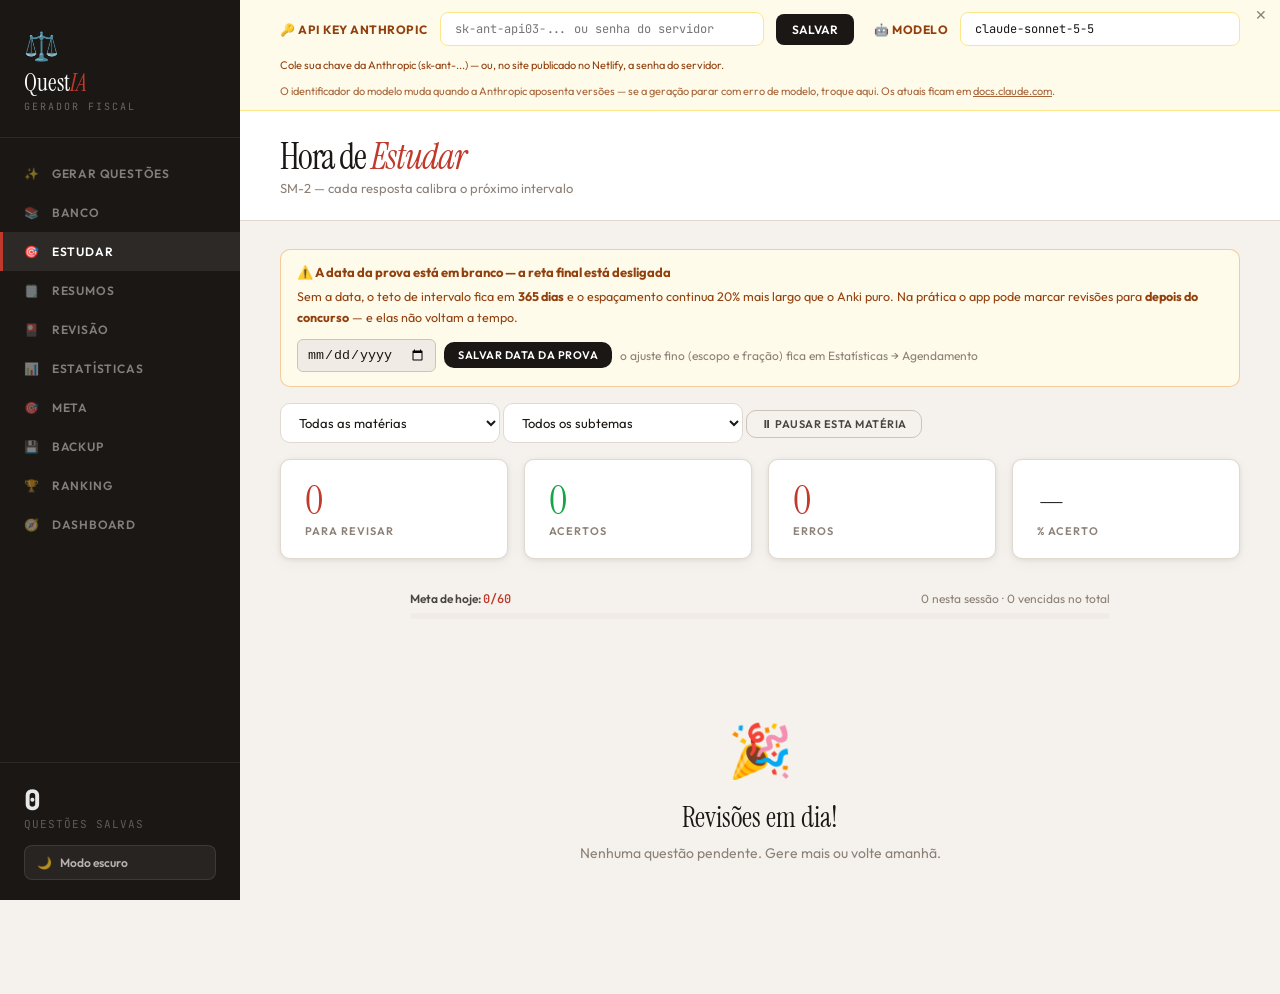
==== index.html @ d9a77106 "Add files via upload" ====
<!DOCTYPE html>
<html lang="pt-BR">
<head>
<meta charset="UTF-8">

<meta name="viewport" content="width=device-width, initial-scale=1.0">
<title>QuestIA — Gerador de Questões Fiscais</title>
<meta name="description" content="Gerador de questões para concursos fiscais com algoritmo SM-2 de revisão espaçada">
<meta name="theme-color" content="#1a1714">
<link rel="manifest" href="manifest.webmanifest">
<link rel="apple-touch-icon" href="icons/icon-192.png">
<meta name="apple-mobile-web-app-capable" content="yes">
<meta name="mobile-web-app-capable" content="yes">
<meta name="apple-mobile-web-app-title" content="QuestIA">
<link rel="icon" href="data:image/svg+xml,&lt;svg xmlns='http://www.w3.org/2000/svg' viewBox='0 0 100 100'&gt;&lt;text y='.9em' font-size='90'&gt;%E2%9A%96%EF%B8%8F&lt;/text&gt;&lt;/svg&gt;">
<link rel="preconnect" href="https://fonts.googleapis.com/"><link rel="preconnect" href="https://fonts.gstatic.com/" crossorigin="">
<link href="https://fonts.googleapis.com/css2?family=Instrument+Serif:ital@0;1&family=JetBrains+Mono:wght@400;600;700&family=Outfit:wght@400;500;600;700;800&display=swap" rel="stylesheet">
<link rel="stylesheet" href="css/style.css">
</head>
<body>
<script>
// Aplica o tema salvo ANTES do resto da página desenhar, pra não piscar claro->escuro.
(function(){
  try{
    const t=localStorage.getItem('questia_theme');
    if(t==='dark')document.documentElement.setAttribute('data-theme','dark');
  }catch(e){}
})();
</script>
<aside class="sidebar">
  <div class="logo">
    <div class="logo-icon">⚖️</div>
    <div class="logo-title">Quest<em>IA</em></div>
    <div class="logo-sub">Gerador Fiscal</div>
  </div>
  <nav class="nav">
    <div class="nav-item" onclick="nav('gerar')"><span>✨</span> Gerar Questões</div>
    <div class="nav-item" onclick="nav('banco')"><span>📚</span> Banco</div>
    <div class="nav-item active" onclick="nav('estudar')"><span>🎯</span> Estudar <span class="nav-badge" id="due-badge" style="display:none"></span></div>
    <div class="nav-item" onclick="nav('resumos')"><span>🗒️</span> Resumos</div>
    <div class="nav-item" onclick="nav('revisao')"><span>🎴</span> Revisão <span class="nav-badge" id="rev-badge" style="display:none"></span></div>
    <div class="nav-item" onclick="nav('stats')"><span>📊</span> Estatísticas</div>
    <div class="nav-item" onclick="nav('meta')"><span>🎯</span> Meta</div>
    <div class="nav-item" onclick="nav('backup')"><span>💾</span> Backup</div>
    <div class="nav-item" onclick="nav('ranking')"><span>🏆</span> Ranking</div>
    <div class="nav-item" onclick="nav('dashboard')"><span>🧭</span> Dashboard</div>
  </nav>
  <div class="sidebar-bottom">
    <div class="sidebar-stat"><span class="sidebar-stat-num" id="sb-total">0</span>questões salvas</div>
    <button class="theme-toggle" id="theme-toggle" onclick="toggleTheme()" title="Alternar tema claro/escuro">
      <span id="theme-toggle-icon">🌙</span> <span id="theme-toggle-label">Modo escuro</span>
    </button>
  </div>
</aside>

<main class="main">
  <button id="apikey-abrir" onclick="toggleApiBar()" title="Mostrar/ocultar a configuração de chave e modelo">⚙ chave e modelo</button>
  <div class="apikey-banner" id="apikey-banner">
    <button class="apikey-fechar" onclick="toggleApiBar()" title="Ocultar">✕</button>
    <span class="apikey-label">🔑 API Key Anthropic</span>
    <input type="password" class="apikey-input" id="apikey-input" placeholder="sk-ant-api03-... ou senha do servidor" autocomplete="off">
    <button class="apikey-save" onclick="saveApiKey()">Salvar</button>
    <span class="apikey-label" style="margin-left:8px">🤖 Modelo</span>
    <input class="apikey-input" id="modelo-input" list="modelos-datalist" style="min-width:240px;flex:0 1 280px" placeholder="claude-sonnet-5-5" onchange="salvarModelo()" autocomplete="off">
    <datalist id="modelos-datalist"><option value="claude-sonnet-5-5"></option><option value="claude-opus-5-5"></option><option value="claude-haiku-4-5-20251001"></option></datalist>
    <div class="apikey-hint" id="apikey-hint">Cole sua chave da Anthropic (sk-ant-...) — ou, no site publicado no Netlify, a senha do servidor.</div>
    <div class="apikey-hint" style="opacity:.8">O identificador do modelo muda quando a Anthropic aposenta versões — se a geração parar com erro de modelo, troque aqui. Os atuais ficam em <a href="https://docs.claude.com/en/docs/about-claude/models" target="_blank" rel="noopener" style="color:inherit">docs.claude.com</a>.</div>
  </div>

  <!-- GERAR -->
  <div class="page" id="page-gerar">
    <div class="page-head">
      <div><div class="page-title">Gerar <em>Questões</em></div><div class="page-sub">Cole um texto ou envie um PDF — questões no estilo de banca real com distratores técnicos</div></div>
    </div>
    <div class="page-body">
      <div class="gerar-layout">
        <div class="card fonte-card">
          <div class="fonte-tabs">
            <button class="fonte-tab active" onclick="switchFonte('texto')">📝 Texto / Lei</button>
            <button class="fonte-tab" onclick="switchFonte('pdf')">📄 PDF</button>
          </div>
          <div id="fonte-texto">
            <label style="font-size:11px;font-weight:700;color:var(--muted);text-transform:uppercase;letter-spacing:.8px;display:block;margin-bottom:8px">Conteúdo-fonte</label>
            <textarea class="fonte-textarea" id="fonte-txt" placeholder="Cole aqui o artigo de lei, súmula, doutrina ou qualquer conteúdo fiscal..."></textarea>
            <div style="display:flex;justify-content:space-between;align-items:center;margin-top:10px">
              <span style="font-size:11px;color:var(--muted);font-family:'JetBrains Mono',monospace" id="char-count">0 caracteres</span>
              <button class="btn btn-ghost btn-sm" onclick="document.getElementById('fonte-txt').value='';updateCharCount()">Limpar</button>
            </div>
          </div>
          <div id="fonte-pdf" style="display:none">
            <div class="drop-zone" id="drop-zone" onclick="document.getElementById('pdf-input').click()">
              <div style="font-size:40px;margin-bottom:12px">📂</div>
              <div style="font-size:15px;font-weight:600;margin-bottom:6px">Solte o PDF aqui</div>
              <div style="font-size:12px;color:var(--muted)">ou clique para selecionar</div>
            </div>
            <input type="file" id="pdf-input" accept=".pdf" onchange="loadPDF(event)">
            <div class="pdf-loaded" id="pdf-loaded">
              <span style="font-size:24px">📄</span>
              <div style="flex:1"><div style="font-weight:600;font-size:14px" id="pdf-name">arquivo.pdf</div><div style="font-size:12px;color:var(--muted)" id="pdf-pages">carregando...</div></div>
              <button class="btn btn-ghost btn-sm" onclick="clearPDF()">✕</button>
            </div>
          </div>
        </div>
        <div class="card config-card">
          <div class="config-title">⚙ Configurações</div>
          <div class="config-group">
            <label class="config-label">Número de questões</label>
            <div class="num-stepper"><button class="stepper-btn" onclick="changeNum(-1)">−</button><div class="stepper-val" id="num-val">5</div><button class="stepper-btn" onclick="changeNum(1)">+</button></div>
          </div>
          <div class="config-group">
            <label class="config-label">Estilo de banca</label>
            <select class="config-select" id="sel-banca" onchange="salvarPrefsGerador()"><option value="FCC">FCC</option><option value="CESPE/CEBRASPE">CESPE / CEBRASPE</option><option value="FGV">FGV</option><option value="VUNESP">VUNESP</option><option value="ESAF">ESAF</option><option value="IADES">IADES</option><option value="IBFC">IBFC</option><option value="INSTITUTO AOCP">Instituto AOCP</option></select>
          </div>
          <div class="config-group">
            <label class="config-label">Formato</label>
            <select class="config-select" id="sel-formato" onchange="salvarPrefsGerador()">
              <option value="multipla">Múltipla escolha (A a E)</option>
              <option value="certo-errado">Certo ou Errado</option>
              <option value="misto">Misto — os dois formatos</option>
            </select>
          </div>
          <div class="config-group">
            <label class="config-label">Dificuldade</label>
            <select class="config-select" id="sel-dific" onchange="salvarPrefsGerador()"><option value="médio">Médio</option><option value="difícil">Difícil</option><option value="muito difícil">Muito difícil</option><option value="misto">Misto</option></select>
          </div>
          <div class="config-group">
            <label class="config-label">Matéria</label>
            <input type="text" class="config-input" id="inp-materia" list="materias-datalist" placeholder="Ex: Direito Tributário" oninput="document.querySelectorAll('.chip').forEach(c=&gt;c.classList.remove('active'))">
            <datalist id="materias-datalist"></datalist>
            <div class="materia-chips" id="materia-chips-wrap"><button class="chip" onclick="setMateria(this,'Direito Tributário')">Tributário</button><button class="chip" onclick="setMateria(this,'Direito Administrativo')">Adm.</button><button class="chip" onclick="setMateria(this,'Contabilidade')">Contabil.</button><button class="chip" onclick="setMateria(this,'Legislação Fiscal')">Leg. Fiscal</button><button class="chip" onclick="setMateria(this,'Auditoria Privada')">Auditoria</button><button class="chip" onclick="addCustomMateria()" style="border-style:dashed">+ Nova matéria</button></div>
          </div>
          <div class="config-group">
            <label class="config-label">Foco</label>
            <select class="config-select" id="sel-foco" onchange="salvarPrefsGerador()"><option value="literal">Literal</option><option value="interpretativo">Interpretativo</option><option value="aplicação prática">Aplicação prática</option><option value="misto">Misto</option></select>
          </div>
          <div class="generate-btn-wrap"><button class="btn btn-accent generate-btn btn-lg" onclick="gerarQuestoes()">✨ Gerar Questões</button></div>
        </div>
      </div>
    </div>
  </div>

  <!-- BANCO -->
  <div class="page" id="page-banco">
    <div class="page-head"><div><div class="page-title">Banco de <em>Questões</em></div><div class="page-sub">Questões geradas e salvas</div></div></div>
    <div class="page-body">
      <div class="toolbar">
        <input class="search-input" type="text" placeholder="🔍  Buscar..." id="srch" oninput="renderBanco()">
        <select class="filter-sel" id="f-materia" onchange="popularSubtemas();renderBanco()"></select>
        <select class="filter-sel" id="f-subtema" onchange="renderBanco()" style="max-width:280px"></select>
        <select class="filter-sel" id="f-banca" onchange="renderBanco()"></select>
        <select class="filter-sel" id="f-status" onchange="renderBanco()"><option value="">Todas</option><option value="due">🔴 Revisar</option><option value="ok">✓ Em dia</option><option value="leech">🔥 Leeches</option><option value="susp">⏸ Suspensas</option><option value="fav">⭐ Favoritas</option><option value="conflito">⚠️ Gabarito em conflito</option></select>
        <button class="btn btn-outline" style="padding:9px 14px;font-size:13px" onclick="conferirGabaritos()" title="Compara o gabarito de cada questão com o que o professor escreveu no comentário">🔍 Conferir gabaritos</button>
        <button class="btn btn-outline" style="padding:9px 14px;font-size:13px" onclick="suspenderSubtemaAtual()" title="Suspende todas as questões do subtema selecionado no filtro acima — sai da fila, continua no banco">⏸ Suspender subtema filtrado</button>
        <button class="btn btn-outline" style="padding:9px 14px;font-size:13px" onclick="reativarSubtemaAtual()" title="Reativa todas as questões suspensas do subtema selecionado no filtro acima">▶ Reativar subtema filtrado</button>
      </div>
      <div id="banco-list"></div>
    </div>
  </div>

  <!-- ESTUDAR -->
  <div class="page active" id="page-estudar">
    <div class="page-head"><div><div class="page-title">Hora de <em>Estudar</em></div><div class="page-sub">SM-2 — cada resposta calibra o próximo intervalo</div></div></div>
    <div class="page-body">
      <div id="aviso-reta" style="display:none"></div>
      <div style="margin-bottom:16px">
        <select class="filter-sel" id="f-estudar-materia" onchange="populateEstudarSubtemas();initStudy()" style="min-width:220px"></select>
        <select class="filter-sel" id="f-estudar-subtema" onchange="initStudy()" style="min-width:240px;max-width:340px"></select>
        <button class="btn btn-outline btn-sm" onclick="pausarMateriaFiltrada()" title="Tira a matéria escolhida no filtro da fila de estudo, sem apagar nada. Reative com um clique quando quiser." style="vertical-align:middle">⏸ Pausar esta matéria</button>
        <div id="materias-pausadas" style="margin-top:10px"></div>
      </div>
      <div class="session-bar">
        <div class="session-stat"><div class="session-stat-num" id="ss-due" style="color:var(--accent)">0</div><div class="session-stat-label">Para Revisar</div></div>
        <div class="session-stat"><div class="session-stat-num" id="ss-ok" style="color:var(--green)">0</div><div class="session-stat-label">Acertos</div></div>
        <div class="session-stat"><div class="session-stat-num" id="ss-err" style="color:var(--accent)">0</div><div class="session-stat-label">Erros</div></div>
        <div class="session-stat"><div class="session-stat-num" id="ss-pct">—</div><div class="session-stat-label">% Acerto</div></div>
      </div>
      <div id="sess-progress" style="max-width:700px;margin:0 auto 18px"></div>
      <div class="fc-wrap">
        <div id="no-due" style="display:none" class="empty-state"></div>
        <div id="fc-area" style="display:none">
          <div class="fc">
            <canvas id="fc-pincel"></canvas>
            <div class="pincel-barra"><button onclick="pincelDesfazer()">↶ desfazer</button><button onclick="pincelLimpar()">limpar</button><button onclick="pincelToggle()">sair do pincel</button></div>
            <div class="fc-stripe"></div>
            <div class="fc-body">
              <div class="fc-num" style="display:flex;align-items:center;justify-content:space-between;gap:10px">
                <span id="fc-meta"></span>
                <div style="display:flex;gap:4px;flex-shrink:0">
                  <button id="fc-susp-btn" onclick="suspenderAtual()" title="Suspender — sai da fila, continua no banco. Funciona antes mesmo de responder." style="background:none;border:none;cursor:pointer;font-size:16px;line-height:1;color:var(--muted);padding:0 2px">⏸</button>
                  <button id="fc-del-btn" onclick="deleteCurrent()" title="Excluir esta questão do banco — funciona antes mesmo de responder." style="background:none;border:none;cursor:pointer;font-size:16px;line-height:1;color:var(--muted);padding:0 2px">🗑</button>
                  <button id="fc-pincel-btn" onclick="pincelToggle()" title="Pincel (tecla P) — rabiscar sobre a questão. O traço some ao passar para a próxima." style="background:none;border:none;cursor:pointer;font-size:16px;line-height:1;color:var(--muted);padding:0 2px">✏️</button>
                  <button id="fc-calc-btn" class="calc-toggle-btn" onclick="toggleCalculadora()" title="Calculadora — abre um painel à direita, pra bater um índice sem sair do estudo." style="background:none;border:none;cursor:pointer;font-size:16px;line-height:1;color:var(--muted);padding:0 2px">🧮</button>
                  <button id="fc-gabarito-btn" onclick="abrirCorrigirGabarito()" title="O sistema marcou a alternativa errada como correta? Corrija aqui — a mudança fica salva pra sempre nesta questão." style="background:none;border:none;cursor:pointer;font-size:16px;line-height:1;color:var(--muted);padding:0 2px">🔑</button>
                  <button id="fc-nota-btn" onclick="abrirNotaQuestao()" title="Meu comentário sobre esta questão — fica guardado nela e aparece sempre que ela voltar" style="background:none;border:none;cursor:pointer;font-size:16px;line-height:1;color:var(--muted);padding:0 2px">🗒️</button>
                  <button id="fc-fav-btn" onclick="favoritarAtual()" title="Favoritar — leve preferência na fila, sem furar o agendamento do SM-2" style="background:none;border:none;cursor:pointer;font-size:16px;line-height:1;color:var(--muted);padding:0 2px">☆</button>
                </div>
              </div>
              <div class="fc-question" id="fc-q"></div>
              <div id="fc-conflito" style="display:none"></div>
              <div id="fc-nota-pessoal" style="display:none"></div>
              <div class="alternatives" id="fc-alts"></div>
              <div id="alt-confirm-wrap" style="display:none;margin-top:14px;text-align:center">
                <div style="font-size:11px;color:var(--muted);margin-bottom:8px">1 clique marca · 2 cliques descarta (risca) a alternativa</div>
                <button class="alt-confirm-btn" id="alt-confirm-btn" onclick="confirmarResposta()" disabled="">Selecione uma alternativa</button>
              </div>
              <div class="rating-row" id="fc-rate">
                <button class="r-btn r0" onclick="rate(0)">✗ Errei<div class="r-sub" id="rsub-0">amanhã</div></button>
                <button class="r-btn r1" onclick="rate(1)">↩ Difícil<div class="r-sub" id="rsub-1">2 dias</div></button>
                <button class="r-btn r2" onclick="rate(2)">✓ Bom<div class="r-sub" id="rsub-2">4 dias</div></button>
                <button class="r-btn r3" onclick="rate(3)">⚡ Fácil<div class="r-sub" id="rsub-3">6 dias</div></button>
                <button class="r-btn r4" onclick="rate(4)" title="Tenho MUITA convicção — manda para bem mais longe que o Fácil, para não gastar dia de pós-edital repetindo o que já está dominado">🎯 Dominada<div class="r-sub" id="rsub-4">16 dias</div></button>
              </div>
              <div class="fc-answer-box" id="fc-ans">
                <div class="answer-label" style="display:flex;justify-content:space-between;align-items:center;gap:10px;flex-wrap:wrap">
                  <span>✎ Por que está certa</span>
                  <div style="display:flex;gap:6px;flex-wrap:wrap;align-items:center">
                    <button class="note-btn" onclick="copiarQuestaoAtual()" title="Copia esta questão (enunciado + comentário) e tenta abrir o Claude Desktop na hora, numa conversa nova só com ela, no formato didático da skill questoes-comentadas">📋 Copiar e abrir agora</button>
                    <button class="note-btn" onclick="copiaEColaQuestao()" title="Copia só o conteúdo da questão — enunciado, alternativas na ordem original, gabarito e comentário do professor — sem skill e sem instrução, para colar em qualquer IA">📄 Copia e cola</button>
                    <button class="note-btn" onclick="abrirFundamentacao()" title="Abre o Claude Desktop numa conversa NOVA já com a skill /fundamentacao-conceitual e esta questão — para entender o conceito por trás, não decorar. O modelo você escolhe no seletor antes de enviar (o link não consegue definir isso).">🧠 Fundamentar conceito</button>
                    <button class="note-btn" onclick="praticaMenu()" title="Comentários práticos sobre o assunto desta questão, gerados pela IA dentro da plataforma (cenário real, passo a passo, como a banca distorce, teste rápido). Fica salvo na questão — só gasta crédito na primeira vez.">💡 Na prática</button>
                    <button class="note-btn" onclick="abrirAnotacao()" title="Anotar um resumo breve desta questão">📝 Anotar</button>
                  </div>
                </div>
                <div id="fc-pratica" style="display:none"></div>
                <div class="answer-text" id="fc-ans-gabarito"></div>
              </div>
              <div id="fc-delete-wrap" style="display:none;margin-top:12px;text-align:center">
                <button onclick="suspenderAtual()" style="background: none; border-width: medium; border-style: none; border-color: currentcolor; border-image: none; cursor: pointer; font-size: 12px; color: var(--muted); font-family: Outfit, sans-serif; padding: 6px 14px; border-radius: 8px; transition: 0.15s; text-decoration: underline; text-underline-offset: 3px;" onmouseover="this.style.color='var(--accent2)'" onmouseout="this.style.color='var(--muted)'">
                  ⏸ Suspender (sai da fila, continua no banco)
                </button>
                <button onclick="deleteCurrent()" style="background:none;border:none;cursor:pointer;font-size:12px;color:var(--muted);font-family:'Outfit',sans-serif;padding:6px 14px;border-radius:8px;transition:all .15s;text-decoration:underline;text-underline-offset:3px" onmouseover="this.style.color='var(--accent)'" onmouseout="this.style.color='var(--muted)'">
                  🗑 Excluir (mal formulada)
                </button>
              </div>
              <div style="margin-top:14px;text-align:center;font-size:11px;color:var(--muted);font-family:'JetBrains Mono',monospace;letter-spacing:.3px">
                <kbd style="background:var(--surface2);border:1px solid var(--border2);border-radius:4px;padding:1px 5px">1</kbd>–<kbd style="background:var(--surface2);border:1px solid var(--border2);border-radius:4px;padding:1px 5px">5</kbd> alternativa · depois <kbd style="background:var(--surface2);border:1px solid var(--border2);border-radius:4px;padding:1px 5px">1</kbd>–<kbd style="background:var(--surface2);border:1px solid var(--border2);border-radius:4px;padding:1px 5px">4</kbd> nota · <kbd style="background:var(--surface2);border:1px solid var(--border2);border-radius:4px;padding:1px 5px">espaço</kbd> = Bom
              </div>
            </div>
          </div>
        </div>
      </div>
    </div>
  </div>

  <!-- REVISÃO -->
  <div class="page" id="page-revisao">
    <div class="page-head">
      <div><div class="page-title">Revisão <em>rápida</em></div>
      <div class="page-sub">Cards curtos tirados dos seus resumos e das questões que você mais erra. Meta pequena, todo dia — sem fila de atrasados.</div></div>
      <div style="display:flex;gap:8px">
        <button class="btn btn-outline btn-sm" id="rev-refinar-btn" onclick="refinarLoteIA()" title="Reescreve com IA todos os cards ainda não refinados">✨ Refinar com IA</button>
        <button class="btn btn-primary btn-sm" id="rev-gerar-btn" onclick="criarCards()">✨ Criar cards</button>
      </div>
    </div>
    <div class="page-body">
      <div class="card" style="margin-bottom:18px">
        <div style="display:flex;align-items:center;gap:22px;flex-wrap:wrap">
          <div style="min-width:150px">
            <div style="font-size:12px;color:var(--muted);text-transform:uppercase;letter-spacing:.5px;margin-bottom:5px">Hoje</div>
            <div style="font-size:26px;font-weight:700;color:var(--ink)"><span id="rev-meta-feitos">0</span><span style="font-size:16px;color:var(--muted);font-weight:500"> / <span id="rev-meta-alvo">15</span></span></div>
            <div style="height:6px;background:var(--surface2);border-radius:3px;margin-top:8px;overflow:hidden"><div id="rev-barra" style="height:100%;width:0%;background:var(--green);border-radius:3px;transition:width .3s"></div></div>
          </div>
          <div>
            <div style="font-size:12px;color:var(--muted);text-transform:uppercase;letter-spacing:.5px;margin-bottom:5px">Sequência</div>
            <div style="font-size:26px;font-weight:700;color:var(--ink)">🔥 <span id="rev-streak">0</span></div>
          </div>
          <div>
            <div style="font-size:12px;color:var(--muted);text-transform:uppercase;letter-spacing:.5px;margin-bottom:8px">Últimos 7 dias</div>
            <div id="rev-semana" style="display:flex;gap:5px"></div>
          </div>
          <div style="margin-left:auto;font-size:12px;color:var(--muted);text-align:right">
            <span id="rev-total">0</span> cards no baralho
          </div>
        </div>
      </div>
      <div id="rev-card"></div>
      <div class="card" style="margin-top:18px">
        <div style="font-size:13px;font-weight:600;color:var(--ink);margin-bottom:10px">Ajustes</div>
        <div style="display:flex;gap:18px;flex-wrap:wrap;align-items:flex-end">
          <label style="font-size:12px;color:var(--ink2)">Cards por dia<br>
            <input type="number" id="rev-meta-input" min="1" max="60" style="width:80px;margin-top:5px;padding:7px 9px;background:var(--surface2);border:1px solid var(--border2);border-radius:6px;color:var(--ink)"></label>
          <label style="font-size:12px;color:var(--ink2)">Virar card a partir de quantos erros<br>
            <input type="number" id="rev-erros-input" min="2" max="15" style="width:80px;margin-top:5px;padding:7px 9px;background:var(--surface2);border:1px solid var(--border2);border-radius:6px;color:var(--ink)"></label>
          <button class="btn btn-outline btn-sm" onclick="salvarMetaRev()">Salvar</button>
          <div style="font-size:12px;color:var(--muted);max-width:420px;line-height:1.6">O dia nunca passa da meta. Se você ficar uma semana sem abrir, ao voltar continuam sendo a mesma quantidade — os mais urgentes primeiro.</div>
        </div>
      </div>
    </div>
  </div>

  <!-- STATS -->
  <div class="page" id="page-stats">
    <div class="page-head"><div><div class="page-title">Suas <em>Estatísticas</em></div><div class="page-sub">Performance acumulada</div></div></div>
    <div class="page-body">
      <div class="stats-grid">
        <div class="stat-tile"><div class="stat-tile-num" id="st-total">0</div><div class="stat-tile-label">No Banco</div></div>
        <div class="stat-tile"><div class="stat-tile-num num-green" id="st-ac">0</div><div class="stat-tile-label">Acertos</div></div>
        <div class="stat-tile"><div class="stat-tile-num num-red" id="st-er">0</div><div class="stat-tile-label">Erros (só "Errei")</div></div>
        <div class="stat-tile"><div class="stat-tile-num num-blue" id="st-pct">—</div><div class="stat-tile-label">% Acerto</div></div>
      </div>
      <!-- COMO O DIA SE DISTRIBUIU -->
      <div class="card" style="padding:24px;margin-bottom:24px">
        <div style="display:flex;justify-content:space-between;align-items:center;gap:12px;flex-wrap:wrap;margin-bottom:6px">
          <div class="card-title" style="margin:0">🔀 Como as matérias se alternaram</div>
          <button class="btn btn-outline btn-sm" onclick="renderMistura()">Recalcular</button>
        </div>
        <div style="font-size:12px;color:var(--muted);line-height:1.6;margin-bottom:14px">
          Lê as suas últimas respostas de verdade (não uma simulação) e mede se o dia veio misturado
          ou em blocos de uma matéria só.
        </div>
        <div id="mistura-corpo" style="font-size:13px;color:var(--ink2)">—</div>
      </div>
      <!-- ONDE VOCÊ MAIS ERRA -->
      <div class="card" style="padding:24px;margin-bottom:24px">
        <div style="display:flex;align-items:center;justify-content:space-between;flex-wrap:wrap;gap:12px;margin-bottom:6px">
          <div class="chart-title" style="margin:0">🎯 Onde você mais erra</div>
          <div style="display:flex;align-items:center;gap:8px">
            <label style="font-size:11px;color:var(--muted);font-weight:600;text-transform:uppercase;letter-spacing:.5px">Mínimo de respostas</label>
            <select class="filter-sel" id="sub-min" onchange="renderSubtemas()" style="padding:5px 10px;font-size:12px">
              <option value="1">1</option><option value="3" selected="">3</option><option value="5">5</option><option value="10">10</option>
            </select>
          </div>
        </div>
        <div style="font-size:12px;color:var(--muted);margin-bottom:18px">Ordenado do pior para o melhor. Clique em <strong>Estudar</strong> para uma sessão só daquele conceito.</div>
        <div id="sub-chart"></div>
      </div>

      <!-- GRÁFICO DE ATIVIDADE POR DATA -->
      <div class="card" style="padding:24px;margin-bottom:24px">
        <div style="display:flex;align-items:center;justify-content:space-between;flex-wrap:wrap;gap:12px;margin-bottom:20px">
          <div class="chart-title" style="margin:0">📅 Atividade por dia</div>
          <div style="display:flex;align-items:center;gap:10px;flex-wrap:wrap">
            <div style="display:flex;align-items:center;gap:6px">
              <label style="font-size:11px;color:var(--muted);font-weight:600;text-transform:uppercase;letter-spacing:.5px">De</label>
              <input type="date" id="hist-from" style="background:var(--surface2);border:1.5px solid var(--border);border-radius:8px;padding:6px 10px;font-family:'Outfit',sans-serif;font-size:12px;color:var(--ink);outline:none;cursor:pointer" onchange="renderHistChart()">
            </div>
            <div style="display:flex;align-items:center;gap:6px">
              <label style="font-size:11px;color:var(--muted);font-weight:600;text-transform:uppercase;letter-spacing:.5px">Até</label>
              <input type="date" id="hist-to" style="background:var(--surface2);border:1.5px solid var(--border);border-radius:8px;padding:6px 10px;font-family:'Outfit',sans-serif;font-size:12px;color:var(--ink);outline:none;cursor:pointer" onchange="renderHistChart()">
            </div>
            <div style="display:flex;align-items:center;gap:6px">
              <button onclick="setHistPeriod(1)" class="btn btn-ghost btn-sm">Hoje</button>
              <button onclick="setHistPeriod(7)" class="btn btn-ghost btn-sm">7d</button>
              <button onclick="setHistPeriod(30)" class="btn btn-ghost btn-sm">30d</button>
              <button onclick="setHistPeriod(90)" class="btn btn-ghost btn-sm">90d</button>
            </div>
          </div>
        </div>
        <!-- Legenda -->
        <div style="display:flex;gap:16px;margin-bottom:16px">
          <div style="display:flex;align-items:center;gap:6px;font-size:12px;color:var(--ink2)"><div style="width:12px;height:12px;border-radius:3px;background:var(--green)"></div>Acertos</div>
          <div style="display:flex;align-items:center;gap:6px;font-size:12px;color:var(--ink2)"><div style="width:12px;height:12px;border-radius:3px;background:var(--accent)"></div>Erros</div>
          <div style="display:flex;align-items:center;gap:6px;font-size:12px;color:var(--ink2)"><div style="width:12px;height:12px;border-radius:3px;background:var(--accent2);opacity:.4"></div>Total</div>
        </div>
        <!-- Resumo do período -->
        <div id="hist-summary" style="display:flex;gap:20px;margin-bottom:16px;flex-wrap:wrap"></div>
        <!-- Gráfico -->
        <div style="position:relative;overflow-x:auto">
          <div id="hist-chart" style="display:flex;gap:4px;align-items:flex-end;min-height:140px;padding-bottom:24px;padding-top:8px;min-width:100%"></div>
        </div>
      </div>

      <!-- CRONÔMETRO: TEMPO ESTUDADO -->
      <div class="card" style="padding:24px;margin-bottom:24px">
        <div style="display:flex;align-items:center;justify-content:space-between;flex-wrap:wrap;gap:12px;margin-bottom:12px">
          <div class="chart-title" style="margin:0">⏱️ Tempo estudado</div>
          <select id="hist-time-materia" onchange="renderHistChart()" style="background:var(--surface2);border:1.5px solid var(--border);border-radius:8px;padding:7px 12px;font-family:'Outfit',sans-serif;font-size:12px;color:var(--ink);outline:none;cursor:pointer"></select>
        </div>
        <div style="font-size:12px;color:var(--muted);margin-bottom:16px">Mesmo período do gráfico acima. Cada questão conta no máximo 3 minutos — passou disso, provavelmente você estava com o site em segundo plano.</div>
        <div id="hist-time-summary" style="display:flex;gap:20px;margin-bottom:16px;flex-wrap:wrap"></div>
        <div style="position:relative;overflow-x:auto">
          <div id="hist-time-chart" style="display:flex;gap:4px;align-items:flex-end;min-height:140px;padding-bottom:24px;padding-top:8px;min-width:100%"></div>
        </div>
        <div id="hist-time-mat-wrap" style="display:none">
          <div style="font-size:11px;font-weight:700;text-transform:uppercase;letter-spacing:1px;color:var(--muted);margin:18px 0 10px">Tempo por matéria (no período)</div>
          <div class="mat-rows" id="hist-time-mat"></div>
        </div>
      </div>

      <div class="charts-row">
        <div class="card chart-card"><div class="chart-title">📊 Acerto por matéria</div><div class="mat-rows" id="mat-chart"></div></div>
        <div class="card chart-card" style="grid-column:1 / -1"><div class="chart-title">🧮 Quantidade de questões por matéria</div><div style="font-size:12px;color:var(--muted);margin-bottom:14px">Todas as matérias, da que tem menos questões para a que tem mais — assim fica fácil ver onde alimentar o banco.</div><div class="mat-rows" id="mat-count-chart"></div></div>
        <div class="card chart-card"><div class="chart-title">🏛 Questões por banca</div><div class="bar-chart" id="banca-chart"></div></div>
      </div>
      <div class="card" style="padding:24px">
        <div class="chart-title">⚙️ Agendamento das revisões</div>
        <div style="font-size:13px;color:var(--ink2);line-height:1.7;margin-bottom:20px">As fórmulas são as do <strong>Anki</strong>. O controle abaixo é o <em>interval modifier</em> — o mesmo parâmetro que existe nas opções de baralho do Anki. Em 100% você tem o Anki puro; acima disso, os intervalos esticam na mesma proporção.</div>
        <div style="display:flex;gap:10px;flex-wrap:wrap;margin-bottom:20px" id="sched-presets"></div>
        <div style="display:flex;gap:24px;flex-wrap:wrap;align-items:flex-end;margin-bottom:22px">
          <div>
            <label class="config-label">Espaçamento <span id="im-val" style="font-family:'JetBrains Mono',monospace;color:var(--accent)">120%</span></label>
            <input type="range" id="sched-im" min="80" max="200" step="5" value="120" oninput="onSchedInput()" style="width:260px;accent-color:var(--accent)">
          </div>
          <div>
            <label class="config-label">Intervalo máximo (dias)</label>
            <input type="number" class="config-input" id="sched-teto" min="7" max="3650" step="1" value="365" oninput="onSchedInput()" style="width:130px">
          </div>
          <div>
            <label class="config-label">Revisões por dia <span style="color:var(--muted);font-weight:400;text-transform:none">(0 = sem limite)</span></label>
            <input type="number" class="config-input" id="sched-limite" min="0" max="999" step="5" value="60" oninput="onSchedInput()" style="width:130px">
          </div>
          <div>
            <label class="config-label">% do dia para questões novas de banca</label>
            <input type="number" class="config-input" id="sched-cota" min="0" max="100" step="5" value="40" oninput="onSchedInput()" style="width:130px">
            <div style="font-size:11px;color:var(--muted);margin-top:5px;line-height:1.5">Fatia do limite diário reservada a questões de banca que você ainda não respondeu aqui. O resto vai para as revisões atrasadas.</div>
          </div>
          <div>
            <label class="config-label">Erros para marcar leech</label>
            <input type="number" class="config-input" id="sched-leech" min="2" max="30" step="1" value="5" oninput="onSchedInput()" style="width:130px">
          </div>
          <div>
            <label class="config-label">Data da prova</label>
            <input type="date" class="config-input" id="sched-prova" oninput="onProvaInput()" style="width:160px">
          </div>
          <div>
            <label class="config-label">Teto da reta final vale para</label>
            <select class="config-select" id="reta-escopo" onchange="onRetaInput()" style="width:230px">
              <option value="tec">Só questões de banca importadas</option>
              <option value="todas">Todas as questões</option>
              <option value="nenhuma">Nenhuma — desligar o teto</option>
            </select>
          </div>
          <div>
            <label class="config-label">Agressividade <span id="reta-frac-val" style="font-family:'JetBrains Mono',monospace;color:var(--accent)">40%</span></label>
            <input type="range" id="reta-frac" min="20" max="100" step="5" value="40" oninput="onRetaInput()" style="width:200px;accent-color:var(--accent)">
          </div>
          <button class="btn btn-ghost btn-sm" onclick="resetSched()">↺ Voltar ao padrão</button>
        </div>
        <div id="reta-info" style="margin-bottom:22px"></div>
        <div style="font-size:11px;font-weight:700;text-transform:uppercase;letter-spacing:1px;color:var(--muted);margin-bottom:10px">Prévia — dias até a próxima revisão (facilidade 2,50)</div>
        <div style="overflow-x:auto"><table id="sched-preview" style="border-collapse:collapse;font-size:13px;min-width:420px;width:100%"></table></div>
        <div id="sched-aviso" style="font-size:12px;margin-top:10px;line-height:1.6"></div>
        <div style="font-size:12px;color:var(--muted);line-height:1.7;margin-top:16px;padding-top:14px;border-top:1px solid var(--border)">
          <span style="color:var(--accent)">✗ Errei</span> encurta o intervalo · <span style="color:var(--yellow)">↩ Difícil</span> avança devagar (×1,20) · <span style="color:var(--accent2)">✓ Bom</span> multiplica pela facilidade · <span style="color:var(--green)">⚡ Fácil</span> ganha bônus ×1,30 · <span style="color:var(--susp-ink)">🎯 Dominada</span> ganha ×2,10, para o que você tem muita convicção. Nenhum acerto encurta o intervalo, e cada botão mostra a data real antes de você clicar. As datas recebem ±5% de variação aleatória (fuzz) para as revisões não se acumularem todas no mesmo dia.
        </div>
      </div>
    </div>
  </div>

  <!-- META -->
  <div class="page" id="page-meta">
    <div class="page-head">
      <div><div class="page-title">Sua <em>Meta</em></div><div class="page-sub">Onde você está em relação à nota que quer tirar — ISS Manaus AFTM, 01/11/2026</div></div>
      <div style="display:flex;align-items:flex-end;gap:10px">
        <div>
          <label class="config-label">Meta (%)</label>
          <input type="number" class="config-input" id="meta-alvo" min="30" max="100" step="1" value="80" oninput="onMetaInput()" style="width:100px">
        </div>
      </div>
    </div>
    <div class="page-body"><div id="meta-body"></div></div>
  </div>

  <!-- RESUMOS -->
  <div class="page" id="page-resumos">
    <div class="page-head"><div><div class="page-title">Meus <em>Resumos</em></div><div class="page-sub">Anotações rápidas que você tirou durante o estudo, organizadas automaticamente por matéria e subtema (<span id="resumo-total">0</span> ao todo)</div></div>
      <button class="btn btn-outline btn-sm" onclick="exportResumos()">⬇ Exportar em Markdown</button>
    </div>
    <div class="page-body">
      <div class="resumo-toolbar">
        <select class="filter-sel" id="f-resumo-materia" onchange="renderResumos()"></select>
        <input type="text" class="config-input" id="f-resumo-busca" placeholder="Buscar nas anotações…" style="max-width:280px" oninput="renderResumos()">
      </div>
      <div id="resumos-list"></div>
    </div>
  </div>

  <!-- RANKING -->
  <div class="page" id="page-ranking">
    <div class="page-head">
      <div><div class="page-title">Meu <em>Ranking</em></div><div class="page-sub">Ranking exportado do TecConcursos, com a sua posição estimada pelos últimos 7 dias</div></div>
      <div style="display:flex;gap:10px;align-items:center">
        <button class="btn btn-outline btn-sm" onclick="document.getElementById('rk-file').click()">📥 Importar export do TEC (.json)</button>
        <input type="file" id="rk-file" accept=".json" style="display:none" onchange="rkImportar(event)">
      </div>
    </div>
    <div class="page-body"><div id="rk-corpo"></div></div>
  </div>

  <!-- DASHBOARD -->
  <div class="page" id="page-dashboard">
    <div class="page-head">
      <div><div class="page-title">Meu <em>Dashboard</em></div>
      <div class="page-sub">Por disciplina do edital e por assunto: o que você já resolveu, quanto acerta, se está melhorando e quanto da banca ainda falta ver</div></div>
      <div class="dash-ctl">
        <div><label class="config-label">Questões</label>
          <select class="config-select" id="dash-origem" onchange="dashSet('origem',this.value)" style="min-width:190px">
            <option value="todas">Todas (banca + IA)</option>
            <option value="banca">Só questões de banca</option>
            <option value="ia">Só geradas por IA</option>
          </select></div>
        <div><label class="config-label">Curva mede</label>
          <select class="config-select" id="dash-crit" onchange="dashSet('crit',this.value)">
            <option value="nota">Nota (igual às Estatísticas)</option>
            <option value="clique">Alternativa que você clicou</option>
          </select></div>
        <div><label class="config-label">Respostas na curva</label>
          <select class="config-select" id="dash-escopo" onchange="dashSet('escopo',this.value)">
            <option value="todas">Todas (inclui revisões)</option>
            <option value="primeira">Só a 1ª vez de cada questão</option>
          </select></div>
        <div><label class="config-label">Ordenar assuntos</label>
          <select class="config-select" id="dash-ord" onchange="dashSet('ord',this.value)">
            <option value="faltam">Mais banca por ver</option>
            <option value="acerto">Menor acerto</option>
            <option value="resp">Mais resolvidas</option>
            <option value="queda">Maior queda</option>
            <option value="alfa">A–Z</option>
          </select></div>
        <div><label class="config-label">Mín. respostas p/ curva</label>
          <select class="config-select" id="dash-min" onchange="dashSet('min',+this.value)" style="min-width:90px">
            <option value="6">6</option><option value="8">8</option><option value="12">12</option><option value="20">20</option>
          </select></div>
        <label class="dash-chk"><input type="checkbox" id="dash-incsusp" onchange="dashSet('incSusp',this.checked)"> contar suspensas em "faltam"</label>
        <button class="btn btn-outline btn-sm" onclick="dashAbrirTodas(true)">Expandir tudo</button>
        <button class="btn btn-ghost btn-sm" onclick="dashAbrirTodas(false)">Recolher</button>
      </div>
    </div>
    <div class="page-body"><div id="dash-corpo"></div></div>
  </div>

  <!-- BACKUP -->
  <div class="page" id="page-backup">
    <div class="page-head"><div><div class="page-title">Backup &amp; <em>Importação</em></div><div class="page-sub">Exporte seu banco para não perder nada — importe em qualquer dispositivo</div></div></div>
    <div class="page-body">

      <div class="card backup-card">
        <div class="backup-title">📤 Exportar banco de questões</div>
        <div class="backup-sub">Salva um arquivo <strong>.json</strong> com todas as questões, histórico de acertos/erros e dados do SM-2. Use para backup ou transferir para outro computador.</div>
        <div class="backup-actions">
          <button class="btn btn-primary" onclick="exportarBanco()">⬇️ Baixar backup (.json)</button>
        </div>
        <div class="backup-info">
          <div class="backup-stat">Questões: <strong id="bi-total">0</strong></div>
          <div class="backup-stat">Respondidas: <strong id="bi-respondidas">0</strong></div>
          <div class="backup-stat">Acertos: <strong id="bi-acertos">0</strong></div>
          <div class="backup-stat">Erros: <strong id="bi-erros">0</strong></div>
          <div class="backup-stat">Último export: <strong id="bi-ultimo">nunca</strong></div>
        </div>
      </div>

      <div class="card backup-card">
        <div class="backup-title">📥 Importar banco de questões</div>
        <div class="backup-sub">Carregue um arquivo <strong>.json</strong> exportado pelo QuestIA. Você pode mesclar com o banco atual ou substituí-lo.</div>
        <div class="backup-actions">
          <button class="btn btn-outline" onclick="document.getElementById('import-file').click()">📂 Selecionar arquivo .json</button>
          <input type="file" id="import-file" accept=".json" onchange="iniciarImport(event)">
        </div>
        <div style="margin-top:16px;padding:20px;border:2px dashed var(--border2);border-radius:var(--radius);text-align:center;color:var(--muted);font-size:13px" ondragover="event.preventDefault();this.style.borderColor='var(--accent)'" ondragleave="this.style.borderColor='var(--border2)'" ondrop="event.preventDefault();this.style.borderColor='var(--border2)';handleImportDrop(event)">
          ou arraste o arquivo .json aqui
        </div>
      </div>

      <div class="card backup-card" style="border-color:rgba(22,163,74,.3)">
        <div class="backup-title">📥 Importar questões do TecConcursos</div>
        <div class="backup-sub">Carregue um ou mais arquivos do coletor — <strong>.docx</strong>, <strong>.md</strong> ou <strong>.txt</strong>, o app reconhece o formato sozinho. Vêm enunciado, alternativas, gabarito, <strong>comentário do professor</strong> e a árvore matéria → assunto do próprio site. O QID vira o id da questão, então reimportar o mesmo caderno não duplica nada.</div>
        <div class="backup-actions">
          <button class="btn btn-primary" onclick="escolherTec()">📥 Selecionar arquivos</button>
          <input type="file" id="tec-file" accept=".md,.txt,.markdown,.text,.docx" multiple="" style="display:none" onchange="carregarTec(event)">
        </div>
      </div>

      <div class="card backup-card" style="border-color:rgba(37,99,235,.25)">
        <div class="backup-title">🏷️ Aplicar taxonomia de subtemas</div>
        <div class="backup-sub">Carrega um arquivo <strong>.json</strong> de taxonomia e reescreve apenas <strong>subtema</strong>, <strong>origem</strong> e <strong>matéria</strong>, casando por id de questão. Agendamento, acertos, erros e facilidade do SM-2 ficam intactos. A procedência longa é preservada em <strong>origem</strong>.</div>
        <div class="backup-actions">
          <button class="btn btn-outline" onclick="escolherTaxonomia()">🏷️ Selecionar taxonomia (.json)</button>
          <input type="file" id="tax-file" accept=".json" style="display:none" onchange="carregarTaxonomia(event)">
        </div>
        <div id="tax-info" class="backup-info"></div>
      </div>

      <div class="card backup-card" style="border-color:rgba(217,119,6,.35)">
        <div class="backup-title">🧮 Consertar tabelas achatadas</div>
        <div class="backup-sub">Questões importadas antes da v2.4.0 do coletor perderam a estrutura das tabelas (balanço patrimonial, DRE, quadros): as células viraram texto corrido e as <strong>células vazias sumiram</strong>. Não dá para reconstruir a partir do que está no banco — o dado que dizia onde ficava o buraco não foi gravado. O conserto é buscar o enunciado de novo no TEC.
        <br><br><strong>Passo 1</strong> — baixe aqui a lista das questões afetadas. <strong>Passo 2</strong> — no TEC, com o userscript “Corrigir tabelas”, carregue essa lista e deixe ele extrair. <strong>Passo 3</strong> — volte aqui e aplique o arquivo que ele baixou. A aplicação troca <strong>somente o enunciado</strong>: comentário, gabarito, matéria, subtema, agendamento, acertos e erros não são tocados.</div>
        <div class="backup-actions">
          <button class="btn btn-outline" onclick="exportarListaTabelas()">1️⃣ Baixar lista de afetadas</button>
          <button class="btn btn-primary" onclick="document.getElementById('tab-file').click()">3️⃣ Aplicar correção (.json)</button>
          <input type="file" id="tab-file" accept=".json" style="display:none" onchange="carregarCorrecaoTabelas(event)">
        </div>
        <div id="tab-info" class="backup-info"></div>
      </div>

      <div class="card backup-card" style="border-color:rgba(37,99,235,.35)">
        <div class="backup-title">💡 "Na prática" em lote</div>
        <div class="backup-sub">Gera o "Na prática" fora do site, em blocos, sem gastar créditos da API. <strong>Passo 1</strong> — clique em Exportar próximo lote (vêm as próximas da sua fila sem "Na prática"). <strong>Passo 2</strong> — mande o arquivo para o Claude (ou outra IA) gerar. <strong>Passo 3</strong> — importe aqui a resposta. Não precisa controlar números: cada lote exportado fica "aguardando retorno" e a próxima exportação já pula as questões dele — dá para mandar um lote para cada IA ao mesmo tempo. Cada questão é conferida pelo número <strong>e</strong> por uma impressão digital do texto: se a questão mudou desde a exportação, ela é recusada em vez de receber o comentário errado.</div>
        <div class="backup-actions" style="align-items:center">
          <label style="font-size:12px;color:var(--ink2)">Quantas questões: <input type="number" id="lotepr-n" value="50" min="1" max="300" style="width:70px" class="config-input"></label>
          <button class="btn btn-outline" onclick="exportarLotePratica()">📤 Exportar próximo lote</button>
          <button class="btn btn-primary" onclick="document.getElementById('lotepr-file').click()">📥 Importar "Na prática" (.json)</button>
          <input type="file" id="lotepr-file" accept=".json,.txt" style="display:none" onchange="importarLotePratica(event)">
          <button class="btn btn-outline" onclick="abrirColarPratica()">📋 Colar resposta da IA</button>
          <label style="font-size:12px;color:var(--muted)"><input type="checkbox" id="lotepr-sobre"> sobrescrever os que já têm</label>
        </div>
        <div id="lotepr-status"></div>
        <div id="lotepr-info" class="backup-info"></div>
      </div>

      <div class="card backup-card">
        <div class="backup-title">💽 Armazenamento</div>
        <div class="backup-sub">O banco agora vive no <strong>IndexedDB</strong>, sem o teto de ~5 MB do localStorage. Cada questão é um registro próprio, então responder uma questão grava só ela.</div>
        <div id="espaco-info"></div>
      </div>

      <div class="card backup-card" style="border-color:rgba(22,163,74,.25)">
        <div class="backup-title">🛟 Snapshots automáticos</div>
        <div class="backup-sub">O app guarda sozinho uma cópia do banco por dia de uso (as 7 mais recentes), dentro do próprio navegador. É a rede de segurança para quando você esquecer de exportar. <strong>Não substitui o backup .json</strong> — limpar os dados do navegador apaga os snapshots junto.</div>
        <div id="snap-list"></div>
      </div>

      <div class="card backup-card" style="border-color:rgba(192,57,43,.2)">
        <div class="backup-title" style="color:var(--accent)">⚠️ Zona de perigo</div>
        <div class="backup-sub">Apaga permanentemente todo o banco. <strong>Não há como desfazer.</strong> Faça backup antes.</div>
        <div class="backup-actions"><button class="btn btn-danger" onclick="limparTudo()">🗑️ Apagar tudo</button></div>
      </div>

    </div>
  </div>
</main>

<!-- MODAL QUESTÕES GERADAS -->
<div class="modal-bg" id="result-modal">
  <div class="modal">
    <div class="modal-head"><div><div class="modal-title">Questões Geradas</div><div style="font-size:13px;color:var(--muted);margin-top:4px">Revise e selecione quais salvar</div></div><button class="modal-close" onclick="closeResultModal()">×</button></div>
    <div class="gen-q-list" id="gen-q-list"></div>
    <div style="display:flex;justify-content:space-between;align-items:center;padding-top:16px;border-top:1px solid var(--border)">
      <button class="btn btn-outline" onclick="selectAll()">Selecionar todas</button>
      <div style="display:flex;gap:10px"><button class="btn btn-ghost" onclick="closeResultModal()">Cancelar</button><button class="btn btn-primary" onclick="saveSelected()">💾 Salvar Selecionadas</button></div>
    </div>
  </div>
</div>

<!-- MODAL IMPORT TEC -->
<div class="modal-bg" id="tec-modal">
  <div class="modal" style="max-width:620px">
    <div class="modal-head">
      <div><div class="modal-title">Importar do TecConcursos</div><div style="font-size:13px;color:var(--muted);margin-top:4px">Confira antes de aplicar</div></div>
      <button class="modal-close" onclick="document.getElementById('tec-modal').classList.remove('open');pendingTec=null">×</button>
    </div>
    <div class="import-preview" id="tec-preview"></div>
    <div id="tec-detalhe" style="margin-top:4px"></div>
    <div style="display:flex;gap:10px;justify-content:flex-end;margin-top:20px">
      <button class="btn btn-ghost" onclick="document.getElementById('tec-modal').classList.remove('open');pendingTec=null">Cancelar</button>
      <button class="btn btn-primary" id="tec-btn-confirmar" onclick="confirmarImportTec()">Importar</button>
    </div>
    <div style="font-size:11px;color:var(--muted);margin-top:10px;text-align:right">As questões entram com agendamento zerado, para revisão a partir de hoje.</div>
  </div>
</div>

<!-- MODAL ANOTAR PARA O RESUMO -->
<!-- MODAL MEU COMENTÁRIO DESTA QUESTÃO -->
<div class="modal-bg" id="notaq-modal">
  <div class="modal" style="max-width:600px">
    <div class="modal-head">
      <div><div class="modal-title">Meu comentário sobre esta questão</div><div class="anot-meta" id="notaq-meta"></div></div>
      <button class="modal-close" onclick="fecharNotaQuestao()">×</button>
    </div>
    <div style="font-size:12.5px;color:var(--muted);margin-bottom:10px;line-height:1.6">Fica guardado nesta questão e aparece no cartão sempre que ela voltar. Diferente do 📝 Anotar, que vai para a aba Resumos.</div>
    <textarea class="anot-textarea" id="notaq-txt" rows="7" placeholder="Ex.: caí na pegadinha do prazo — é 30 dias, não 60. Lembrar do art. X."></textarea>
    <div style="display:flex;gap:10px;justify-content:space-between;margin-top:18px;border-top:1px solid var(--border);padding-top:16px">
      <button class="btn btn-ghost" id="notaq-apagar" onclick="apagarNotaQuestao()">🗑 Apagar</button>
      <div style="display:flex;gap:10px"><button class="btn btn-ghost" onclick="fecharNotaQuestao()">Cancelar</button><button class="btn btn-primary" onclick="salvarNotaQuestao()">Salvar</button></div>
    </div>
  </div>
</div>

<div class="modal-bg" id="colarpr-modal">
  <div class="modal" style="max-width:760px">
    <div class="modal-head">
      <div><div class="modal-title">Colar a resposta da IA</div><div class="anot-meta">Cole o JSON que o ChatGPT/Claude devolveu — pode vir com ```json e texto em volta. Cada item é conferido pelo número e pela impressão digital antes de gravar.</div></div>
      <button class="modal-close" onclick="fecharColarPratica()">×</button>
    </div>
    <textarea class="anot-textarea" id="colarpr-txt" rows="16" style="font-family:'JetBrains Mono',monospace;font-size:11.5px" placeholder='{"itens":[{"id":...,"impressao":"...","pratico":{...}}]}'></textarea>
    <div style="display:flex;gap:10px;justify-content:flex-end;margin-top:18px;border-top:1px solid var(--border);padding-top:16px">
      <button class="btn btn-ghost" onclick="fecharColarPratica()">Cancelar</button>
      <button class="btn btn-primary" onclick="importarColadoPratica()">Importar</button>
    </div>
  </div>
</div>

<div class="modal-bg" id="anotacao-modal">
  <div class="modal" style="max-width:560px">
    <div class="modal-head">
      <div><div class="modal-title">Anotar para o resumo</div><div class="anot-meta" id="anot-meta"></div></div>
      <button class="modal-close" onclick="fecharAnotacao()">×</button>
    </div>
    <div class="anot-field-label">Sua anotação</div>
    <textarea class="anot-textarea" id="anot-nota" rows="6" placeholder="Escreva aqui o que você quiser guardar sobre esta questão…"></textarea>
    <div style="display:flex;gap:10px;justify-content:flex-end;margin-top:18px;border-top:1px solid var(--border);padding-top:16px">
      <button class="btn btn-ghost" onclick="fecharAnotacao()">Cancelar</button>
      <button class="btn btn-primary" onclick="enviarAnotacao()">Enviar para o resumo</button>
    </div>
  </div>
</div>

<!-- MODAL CORRIGIR GABARITO DESTA QUESTÃO -->
<div class="modal-bg" id="gabarito-modal">
  <div class="modal" style="max-width:560px">
    <div class="modal-head">
      <div><div class="modal-title">Corrigir gabarito</div><div class="anot-meta" id="gabmod-meta">Questão</div></div>
      <button class="modal-close" onclick="fecharCorrigirGabarito()">×</button>
    </div>
    <div style="font-size:13px;color:var(--muted);margin-bottom:14px;line-height:1.6">Toque na alternativa que é a correta de verdade. Isso troca o gabarito guardado desta questão — o SM-2 e as próximas revisões passam a usar essa marcação, mesmo que o comentário do professor sugira outra.</div>
    <div id="gabmod-lista" style="display:flex;flex-direction:column;gap:8px;max-height:50vh;overflow-y:auto"></div>
    <div style="display:flex;gap:10px;justify-content:flex-end;margin-top:18px;border-top:1px solid var(--border);padding-top:16px">
      <button class="btn btn-ghost" onclick="fecharCorrigirGabarito()">Cancelar</button>
    </div>
  </div>
</div>

<!-- MODAL CONFERIR GABARITOS -->
<div class="modal-bg" id="conf-modal">
  <div class="modal" style="max-width:680px">
    <div class="modal-head">
      <div><div class="modal-title">Conferir gabaritos</div><div style="font-size:13px;color:var(--muted);margin-top:4px">O gabarito guardado contra o comentário do professor</div></div>
      <button class="modal-close" onclick="document.getElementById('conf-modal').classList.remove('open')">×</button>
    </div>
    <div id="conf-corpo" style="max-height:60vh;overflow:auto"></div>
    <div style="display:flex;gap:10px;justify-content:flex-end;margin-top:18px;border-top:1px solid var(--border);padding-top:16px">
      <button class="btn btn-ghost" onclick="document.getElementById('conf-modal').classList.remove('open')">Fechar</button>
      <button class="btn btn-primary" id="conf-aplicar" onclick="aplicarConferencia()" style="display:none">Corrigir marcadas</button>
    </div>
  </div>
</div>

<!-- MODAL IMPORT -->
<div class="modal-bg" id="import-modal">
  <div class="modal" style="max-width:520px">
    <div class="modal-head"><div><div class="modal-title">Confirmar Importação</div></div><button class="modal-close" onclick="document.getElementById('import-modal').classList.remove('open')">×</button></div>
    <div class="import-warning" id="import-warning"></div>
    <div class="import-preview" id="import-preview"></div>
    <div style="display:flex;gap:10px;justify-content:flex-end;margin-top:20px">
      <button class="btn btn-outline" onclick="confirmarImport('mesclar')">🔀 Mesclar com atual</button>
      <button class="btn btn-danger" onclick="confirmarImport('substituir')">⚠️ Substituir tudo</button>
    </div>
    <div style="font-size:11px;color:var(--muted);margin-top:10px;text-align:right">Mesclar mantém suas questões e adiciona as do arquivo. Substituir apaga tudo.</div>
  </div>
</div>

<div class="loading-overlay" id="loading"><div class="loading-spinner"></div><div class="loading-text" id="loading-text"></div><div class="loading-sub" id="loading-sub"></div></div>
<div class="notif" id="notif"></div>

<script src="js/caixinhas.js"></script>
<script src="js/app.js"></script>


<div class="calc-panel" id="calc-panel">
  <div class="calc-head">
    <span class="calc-head-title">🧮 Calculadora</span>
    <button class="calc-close" onclick="toggleCalculadora()" title="Fechar">✕</button>
  </div>
  <div class="calc-expr" id="calc-expr">&nbsp;</div>
  <div class="calc-display" id="calc-display">0</div>
  <div class="calc-grid">
    <button class="calc-btn fn" onclick="calcClear()">C</button>
    <button class="calc-btn fn" onclick="calcBackspace()">⌫</button>
    <button class="calc-btn fn" onclick="calcPress('%')">%</button>
    <button class="calc-btn op" onclick="calcPress('÷')">÷</button>
    <button class="calc-btn" onclick="calcPress('7')">7</button>
    <button class="calc-btn" onclick="calcPress('8')">8</button>
    <button class="calc-btn" onclick="calcPress('9')">9</button>
    <button class="calc-btn op" onclick="calcPress('×')">×</button>
    <button class="calc-btn" onclick="calcPress('4')">4</button>
    <button class="calc-btn" onclick="calcPress('5')">5</button>
    <button class="calc-btn" onclick="calcPress('6')">6</button>
    <button class="calc-btn op" onclick="calcPress('-')">−</button>
    <button class="calc-btn" onclick="calcPress('1')">1</button>
    <button class="calc-btn" onclick="calcPress('2')">2</button>
    <button class="calc-btn" onclick="calcPress('3')">3</button>
    <button class="calc-btn op" onclick="calcPress('+')">+</button>
    <button class="calc-btn fn" onclick="calcPress('√(')">√</button>
    <button class="calc-btn" onclick="calcPress('0')">0</button>
    <button class="calc-btn" onclick="calcPress('.')">.</button>
    <button class="calc-btn eq" onclick="calcEquals()">=</button>
    <button class="calc-btn fn" onclick="calcPress('(')">(</button>
    <button class="calc-btn fn" onclick="calcPress(')')">)</button>
    <button class="calc-btn fn" onclick="calcPress('^')">xʸ</button>
    <button class="calc-btn fn" onclick="calcPress('π')">π</button>
  </div>
</div>
<script src="js/calculadora-revisao.js"></script>
<script src="js/dashboard.js"></script>

<script src="js/formulas.js"></script>
<script>
// Instalação como app (celular/computador). Só funciona em site publicado (https);
// aberto como arquivo local o navegador não permite, e o app segue normal.
if('serviceWorker' in navigator&&/^https?:$/.test(location.protocol)){
  window.addEventListener('load',()=>navigator.serviceWorker.register('sw.js').catch(e=>console.warn('[QuestIA] service worker:',e)));
}
</script>
</body></html>
---- css/style.css ----
:root {
  --bg:#f5f2ed;--surface:#fff;--surface2:#f0ece5;--border:#e0d9cf;--border2:#ccc4b8;
  --ink:#1a1714;--ink2:#4a4540;--muted:#8c8077;--chrome:#1a1714;
  --accent:#c0392b;--accent-light:#fdf0ef;--accent2:#2563eb;
  --green:#16a34a;--green-light:#f0fdf4;--yellow:#d97706;--yellow-light:#fffbeb;
  --yellow-border:#fde68a;--yellow-text:#92400e;
  --blue-light:#eff6ff;--blue-border:#bfdbfe;--blue-text:#1d4ed8;
  --red-light:#fef2f2;--red-border:#fecaca;--red-text:#b91c1c;
  --indigo-light:#eef2ff;--indigo-border:#c7d2fe;--indigo-text:#4338ca;
  --susp-bg:#f5f3ff;--susp-ink:#6d28d9;--susp-bd:#ddd6fe;
  --aviso-bg:#fef3c7;--aviso-ink:#92400e;--aviso-bd:#fde68a;--aviso-forte:#b45309;
  --radius:10px;--shadow:0 1px 4px rgba(0,0,0,.08),0 4px 16px rgba(0,0,0,.04);--shadow-lg:0 4px 24px rgba(0,0,0,.12);
}
/* ===== MODO NOTURNO =====
   Mesma arquitetura de variáveis, só troca os valores. --chrome fica de fora:
   é o tom fixo dos elementos que já nascem escuros (sidebar, botão primário,
   notificação) e não deve clarear junto com o texto no modo noturno. */
[data-theme="dark"] {
  --bg:#17181c;--surface:#1f2024;--surface2:#26272c;--border:#33343a;--border2:#46474e;
  --ink:#e8e5e0;--ink2:#b7b3ab;--muted:#8b8880;--chrome:#2c2a27;
  --accent:#e0574a;--accent-light:#3a2220;--accent2:#5b8ef8;
  --green:#3ddc84;--green-light:#132b1e;--yellow:#f0a93d;--yellow-light:#332510;
  --yellow-border:#5a4420;--yellow-text:#f0c07a;
  --blue-light:#182338;--blue-border:#2d4468;--blue-text:#7ba7f7;
  --red-light:#33191a;--red-border:#5c2a2c;--red-text:#f28b8b;
  --indigo-light:#221f3d;--indigo-border:#3d3870;--indigo-text:#a5a0f5;
  --susp-bg:#261d3d;--susp-ink:#c4b5fd;--susp-bd:#4c3a7a;
  --aviso-bg:#33270f;--aviso-ink:#f0c07a;--aviso-bd:#5a4420;--aviso-forte:#f0a93d;
  --shadow:0 1px 4px rgba(0,0,0,.4),0 4px 16px rgba(0,0,0,.3);--shadow-lg:0 4px 24px rgba(0,0,0,.55);
}
[data-theme="dark"] .loading-overlay{background:rgba(23,24,28,.9)}
[data-theme="dark"] .apikey-banner{background:#241f0f;border-bottom-color:#4a3a15}
[data-theme="dark"] .apikey-banner .apikey-label,[data-theme="dark"] .apikey-hint{color:#f0c07a}
[data-theme="dark"] .apikey-input{border-color:#4a3a15}
*{margin:0;padding:0;box-sizing:border-box}
body{font-family:'Outfit',sans-serif;background:var(--bg);color:var(--ink);min-height:100vh;display:flex}
.sidebar{width:240px;min-height:100vh;background:var(--chrome);display:flex;flex-direction:column;position:fixed;top:0;left:0;bottom:0;z-index:10}
.logo{padding:28px 24px 24px;border-bottom:1px solid rgba(255,255,255,.08)}
.logo-icon{font-size:28px;margin-bottom:8px}
.logo-title{font-family:'Instrument Serif',serif;font-size:24px;color:#fff;line-height:1}
.logo-title em{color:var(--accent);font-style:italic}
.logo-sub{font-size:10px;color:rgba(255,255,255,.35);letter-spacing:2px;text-transform:uppercase;margin-top:5px;font-family:'JetBrains Mono',monospace}
.nav{padding:16px 0;flex:1}
.nav-item{display:flex;align-items:center;gap:12px;padding:12px 24px;cursor:pointer;color:rgba(255,255,255,.45);font-size:12px;font-weight:600;transition:all .15s;position:relative;text-transform:uppercase;letter-spacing:.8px}
.nav-item:hover{color:rgba(255,255,255,.85);background:rgba(255,255,255,.05)}
.nav-item.active{color:#fff;background:rgba(255,255,255,.08)}
.nav-item.active::before{content:'';position:absolute;left:0;top:0;bottom:0;width:3px;background:var(--accent)}
.nav-badge{margin-left:auto;background:var(--accent);color:#fff;border-radius:20px;padding:1px 8px;font-size:10px;font-weight:700}
.sidebar-bottom{padding:20px 24px;border-top:1px solid rgba(255,255,255,.08)}
.sidebar-stat{font-size:11px;color:rgba(255,255,255,.3);text-transform:uppercase;letter-spacing:1px;font-family:'JetBrains Mono',monospace}
.sidebar-stat-num{font-size:28px;font-weight:800;color:rgba(255,255,255,.9);display:block;line-height:1.2}
.theme-toggle{display:flex;align-items:center;gap:8px;width:100%;margin-top:14px;padding:9px 12px;background:rgba(255,255,255,.06);border:1px solid rgba(255,255,255,.1);border-radius:8px;color:rgba(255,255,255,.65);font-family:'Outfit',sans-serif;font-size:12px;font-weight:600;cursor:pointer;transition:all .15s}
.theme-toggle:hover{background:rgba(255,255,255,.12);color:#fff}
.apikey-banner{background:var(--yellow-light);border-bottom:1px solid var(--yellow-border);padding:12px 40px;display:flex;align-items:center;gap:12px;flex-wrap:wrap}
.apikey-banner.ok{background:var(--green-light);border-color:rgba(22,163,74,.3)}
.apikey-label{font-size:12px;font-weight:700;color:var(--yellow-text);white-space:nowrap;text-transform:uppercase;letter-spacing:.5px}
.apikey-banner.ok .apikey-label{color:var(--green)}
.apikey-input{flex:1;min-width:280px;background:var(--surface);border:1.5px solid var(--yellow-border);border-radius:8px;padding:8px 14px;font-family:'JetBrains Mono',monospace;font-size:12px;color:var(--ink);outline:none}
.apikey-banner.ok .apikey-input{border-color:rgba(22,163,74,.4)}
.apikey-save{padding:8px 16px;background:var(--chrome);color:#fff;border:none;border-radius:8px;cursor:pointer;font-family:'Outfit',sans-serif;font-weight:600;font-size:12px;text-transform:uppercase;white-space:nowrap}
.apikey-hint{font-size:11px;color:var(--yellow-text);width:100%}
.apikey-banner.ok .apikey-hint{color:var(--green)}
.main{margin-left:240px;flex:1;min-height:100vh;display:flex;flex-direction:column}
.page{display:none}
.page.active{display:block;animation:fadeUp .25s ease}
@keyframes fadeUp{from{opacity:0;transform:translateY(12px)}to{opacity:1;transform:translateY(0)}}
.page-head{background:var(--surface);border-bottom:1px solid var(--border);padding:28px 40px 24px;display:flex;align-items:flex-start;justify-content:space-between;gap:20px;flex-wrap:wrap}
.page-title{font-family:'Instrument Serif',serif;font-size:36px;color:var(--ink);line-height:1;letter-spacing:-1px}
.page-title em{color:var(--accent);font-style:italic}
.page-sub{font-size:13px;color:var(--muted);margin-top:5px}
.page-body{padding:28px 40px}
.btn{display:inline-flex;align-items:center;gap:7px;padding:10px 20px;border-radius:var(--radius);border:none;cursor:pointer;font-family:'Outfit',sans-serif;font-weight:600;font-size:13px;transition:all .15s;text-transform:uppercase;letter-spacing:.5px}
.btn:disabled{opacity:.45;cursor:not-allowed}
.btn-primary{background:var(--chrome);color:#fff}
.btn-primary:hover:not(:disabled){background:#2d2926;transform:translateY(-1px)}
.btn-accent{background:var(--accent);color:#fff}
.btn-accent:hover:not(:disabled){background:#a93226;transform:translateY(-1px)}
.btn-outline{background:transparent;color:var(--ink2);border:1.5px solid var(--border2)}
.btn-outline:hover:not(:disabled){border-color:var(--ink);color:var(--ink)}
.btn-ghost{background:transparent;color:var(--muted);border:none;padding:6px 12px;font-size:12px}
.btn-ghost:hover{color:var(--ink);background:var(--surface2)}
.btn-sm{padding:6px 14px;font-size:11px}
.btn-lg{padding:14px 28px;font-size:14px}
.btn-danger{background:var(--accent-light);color:var(--accent);border:1px solid rgba(192,57,43,.2)}
.card{background:var(--surface);border:1px solid var(--border);border-radius:var(--radius);box-shadow:var(--shadow)}
/* BACKUP */
.backup-card{padding:24px 28px;margin-bottom:20px}
.backup-title{font-size:14px;font-weight:700;margin-bottom:6px}
.backup-sub{font-size:13px;color:var(--muted);margin-bottom:20px;line-height:1.6}
.backup-actions{display:flex;gap:12px;flex-wrap:wrap;align-items:center}
.backup-info{display:flex;gap:20px;margin-top:16px;padding-top:16px;border-top:1px solid var(--border);flex-wrap:wrap}
.backup-stat{font-size:12px;color:var(--muted)}
.backup-stat strong{color:var(--ink);font-weight:700}
#import-file{display:none}
/* GERAR */
.gerar-layout{display:grid;grid-template-columns:1fr 360px;gap:24px}
.fonte-card{padding:28px}
.fonte-tabs{display:flex;border:1.5px solid var(--border2);border-radius:var(--radius);overflow:hidden;margin-bottom:20px}
.fonte-tab{flex:1;padding:10px 16px;background:transparent;border:none;cursor:pointer;font-family:'Outfit',sans-serif;font-size:13px;font-weight:600;color:var(--muted);transition:all .15s;text-align:center}
.fonte-tab.active{background:var(--chrome);color:#fff}
.fonte-textarea{width:100%;background:var(--surface2);border:1.5px solid var(--border);border-radius:var(--radius);padding:16px;font-family:'Outfit',sans-serif;font-size:14px;color:var(--ink);resize:vertical;min-height:300px;outline:none;line-height:1.7}
.fonte-textarea:focus{border-color:var(--ink)}
.fonte-textarea::placeholder{color:var(--muted)}
.drop-zone{border:2px dashed var(--border2);border-radius:var(--radius);padding:48px 24px;text-align:center;cursor:pointer;transition:all .2s;background:var(--surface2)}
.drop-zone:hover,.drop-zone.drag-over{border-color:var(--accent);background:var(--accent-light)}
#pdf-input{display:none}
.pdf-loaded{display:none;align-items:center;gap:14px;padding:16px;background:var(--green-light);border:1px solid rgba(22,163,74,.2);border-radius:var(--radius)}
.pdf-loaded.show{display:flex}
.config-card{padding:24px;position:sticky;top:24px}
.config-title{font-weight:700;font-size:11px;text-transform:uppercase;letter-spacing:1.5px;color:var(--muted);margin-bottom:16px}
.config-group{margin-bottom:18px}
.config-label{font-size:11px;font-weight:700;color:var(--ink2);margin-bottom:7px;display:block;text-transform:uppercase;letter-spacing:.5px}
.config-select,.config-input{width:100%;background:var(--surface2);border:1.5px solid var(--border);border-radius:8px;padding:10px 12px;font-family:'Outfit',sans-serif;font-size:13px;color:var(--ink);outline:none;cursor:pointer}
.config-select:focus,.config-input:focus{border-color:var(--ink)}
.num-stepper{display:flex;align-items:center;border:1.5px solid var(--border);border-radius:8px;overflow:hidden;background:var(--surface2)}
.stepper-btn{width:40px;height:40px;background:none;border:none;cursor:pointer;font-size:18px;color:var(--ink2);font-weight:600;transition:background .15s}
.stepper-btn:hover{background:var(--border)}
.stepper-val{flex:1;text-align:center;font-size:16px;font-weight:700;color:var(--ink);font-family:'JetBrains Mono',monospace}
.materia-chips{display:flex;flex-wrap:wrap;gap:6px;margin-top:8px}
.chip{padding:4px 10px;border-radius:20px;font-size:10px;font-weight:600;cursor:pointer;border:1.5px solid var(--border2);color:var(--muted);background:transparent;transition:all .15s;text-transform:uppercase;letter-spacing:.5px}
.chip.active{background:var(--chrome);color:#fff;border-color:var(--chrome)}
.generate-btn-wrap{margin-top:20px;border-top:1px solid var(--border);padding-top:18px}
.generate-btn{width:100%;justify-content:center;padding:14px;font-size:14px}
.loading-overlay{position:fixed;inset:0;background:rgba(245,242,237,.88);backdrop-filter:blur(8px);z-index:200;display:none;align-items:center;justify-content:center;flex-direction:column;gap:20px}
.loading-overlay.show{display:flex}
.loading-spinner{width:48px;height:48px;border:3px solid var(--border2);border-top-color:var(--accent);border-radius:50%;animation:spin .8s linear infinite}
@keyframes spin{to{transform:rotate(360deg)}}
.loading-text{font-size:15px;font-weight:600;color:var(--ink2);font-family:'JetBrains Mono',monospace}
.loading-sub{font-size:12px;color:var(--muted);text-align:center;max-width:340px;line-height:1.6}
.toolbar{display:flex;gap:12px;margin-bottom:24px;flex-wrap:wrap;align-items:center}
.search-input{flex:1;min-width:200px;background:var(--surface);border:1.5px solid var(--border);border-radius:var(--radius);padding:10px 16px;font-family:'Outfit',sans-serif;font-size:13px;color:var(--ink);outline:none}
.search-input:focus{border-color:var(--ink)}
.filter-sel{background:var(--surface);border:1.5px solid var(--border);border-radius:var(--radius);padding:10px 14px;font-family:'Outfit',sans-serif;font-size:13px;color:var(--ink);outline:none;cursor:pointer}
.q-card{background:var(--surface);border:1px solid var(--border);border-radius:var(--radius);padding:20px 24px;margin-bottom:12px;transition:all .15s;box-shadow:var(--shadow)}
.q-card:hover{border-color:var(--ink);transform:translateX(3px)}
.q-card-head{display:flex;align-items:flex-start;justify-content:space-between;gap:12px;margin-bottom:10px}
.q-meta{display:flex;gap:6px;flex-wrap:wrap}
.tag{font-size:10px;padding:3px 10px;border-radius:20px;font-weight:600;text-transform:uppercase;letter-spacing:.5px;font-family:'JetBrains Mono',monospace}
.tag-materia{background:var(--blue-light);color:var(--blue-text);border:1px solid var(--blue-border)}
.tag-banca{background:#fef3c7;color:var(--yellow-text);border:1px solid var(--yellow-border)}
.tag-due{background:var(--accent-light);color:var(--accent);border:1px solid rgba(192,57,43,.2)}
.tag-ok{background:var(--green-light);color:var(--green);border:1px solid rgba(22,163,74,.2)}
.q-text{font-size:14px;color:var(--ink2);line-height:1.6;display:-webkit-box;-webkit-line-clamp:2;-webkit-box-orient:vertical;overflow:hidden}
.q-footer{display:flex;align-items:center;justify-content:space-between;margin-top:12px}
.q-ease{display:flex;align-items:center;gap:6px;font-size:11px;color:var(--muted)}
.ease-pips{display:flex;gap:3px}
.pip{width:7px;height:7px;border-radius:50%;background:var(--border2)}
.pip.on{background:var(--accent)}
.q-score{font-family:'JetBrains Mono',monospace;font-size:11px;color:var(--muted)}
.empty-state{text-align:center;padding:80px 20px}
.empty-icon{font-size:52px;margin-bottom:16px}
.empty-title{font-family:'Instrument Serif',serif;font-size:28px;margin-bottom:8px}
.empty-sub{color:var(--muted);font-size:14px;margin-bottom:24px}
.session-bar{display:grid;grid-template-columns:repeat(4,1fr);gap:16px;margin-bottom:32px}
.session-stat{background:var(--surface);border:1px solid var(--border);border-radius:var(--radius);padding:20px 24px;box-shadow:var(--shadow)}
.session-stat-num{font-family:'Instrument Serif',serif;font-size:40px;line-height:1;margin-bottom:4px}
.session-stat-label{font-size:11px;color:var(--muted);text-transform:uppercase;letter-spacing:1px;font-weight:600}
.fc-wrap{max-width:700px;margin:0 auto;transition:max-width .25s ease}
.fc-wrap.expanded{max-width:min(1160px,92vw)}
.fc{position:relative;background:var(--surface);border:1px solid var(--border);border-radius:14px;overflow:hidden;box-shadow:var(--shadow-lg);margin-bottom:20px}
/* ===== PINCEL =====
   Canvas sobreposto ao cartão inteiro. Fica com pointer-events:none por padrão —
   invisível ao mouse — para não roubar o clique das alternativas. Só quando o
   pincel é ligado ele passa a capturar. É o que permite conviver com um cartão
   cheio de botões sem atrapalhar nenhum deles. */
#fc-pincel{position:absolute;inset:0;z-index:6;pointer-events:none;touch-action:none}
.fc.pincel-on #fc-pincel{pointer-events:auto;cursor:crosshair}
/* A barra não ocupa espaço (height:0): ligar/desligar o pincel não pode empurrar o texto, senão o traço fica deslocado do que foi riscado. */
.pincel-barra{position:sticky;top:8px;z-index:7;display:flex;visibility:hidden;height:0;overflow:visible;align-items:flex-start;gap:6px;justify-content:flex-end;padding:0 18px;margin-top:0}
.pincel-barra button{transform:translateY(8px)}
/* Ícones do cabeçalho (calculadora etc.) ficam acima do canvas e continuam clicáveis com o pincel ligado. */
.fc-num button{position:relative;z-index:8}
.fc.pincel-on .pincel-barra{visibility:visible}
.pincel-barra button{background:var(--surface2);border:1px solid var(--border);color:var(--ink2);border-radius:7px;padding:4px 10px;font-family:'Outfit',sans-serif;font-size:11px;font-weight:600;cursor:pointer}
.pincel-barra button:hover{background:var(--border);color:var(--ink)}
#fc-pincel-btn.ativo{color:var(--accent)}
.fc-stripe{height:4px;background:linear-gradient(90deg,var(--accent),#e67e22)}
.fc-body{padding:36px}
.fc-num{font-family:'JetBrains Mono',monospace;font-size:11px;color:var(--muted);text-transform:uppercase;letter-spacing:1.5px;margin-bottom:20px}
.fc-question{font-size:16px;line-height:1.75;color:var(--ink);margin-bottom:28px}
.alternatives{display:flex;flex-direction:column;gap:10px;margin-bottom:24px}
.alt-btn{display:flex;align-items:flex-start;gap:14px;padding:14px 18px;background:var(--bg);border:1.5px solid var(--border);border-radius:10px;cursor:pointer;text-align:left;transition:all .15s;font-family:'Outfit',sans-serif;font-size:14px;color:var(--ink);line-height:1.6;width:100%;user-select:none}
.alt-btn:hover:not(:disabled):not(.respondida){border-color:var(--ink2);background:var(--surface2)}
.alt-btn:disabled{cursor:default}
.alt-letter{min-width:28px;height:28px;border-radius:50%;background:var(--surface);border:1.5px solid var(--border2);display:flex;align-items:center;justify-content:center;font-size:12px;font-weight:700;flex-shrink:0;transition:all .15s;font-family:'JetBrains Mono',monospace}
.alt-btn.correct{background:var(--green-light);border-color:var(--green)}
.alt-btn.correct .alt-letter{background:var(--green);color:#fff;border-color:var(--green)}
.alt-btn.wrong{background:var(--accent-light);border-color:var(--accent)}
.alt-btn.wrong .alt-letter{background:var(--accent);color:#fff;border-color:var(--accent)}
.alt-btn.dimmed{opacity:.4}
.alt-btn.marcada{border-color:var(--accent2);background:var(--blue-light)}
.alt-btn.marcada .alt-letter{background:var(--accent2);color:#fff;border-color:var(--accent2)}
.alt-btn.descartada{opacity:.4;background:var(--bg)}
.alt-btn.descartada>div:last-child{text-decoration:line-through}
.alt-confirm-btn{padding:10px 26px;border-radius:10px;border:none;background:var(--accent2);color:#fff;font-family:'Outfit',sans-serif;font-weight:700;font-size:13px;cursor:pointer;transition:all .15s;text-transform:uppercase;letter-spacing:.5px}
.alt-confirm-btn:hover:not(:disabled){background:#1d4ed8;transform:translateY(-1px)}
.alt-confirm-btn:disabled{opacity:.4;cursor:not-allowed;background:var(--border2)}
.fc-answer-box{display:none;background:var(--surface2);border:1px solid var(--border);border-radius:10px;padding:28px 34px;margin-bottom:20px}
.fc-answer-box.show{display:block}
.answer-label{font-size:10px;font-weight:700;text-transform:uppercase;letter-spacing:2px;color:var(--accent);margin-bottom:10px;font-family:'JetBrains Mono',monospace}
.note-btn{text-transform:none;letter-spacing:normal;font-family:'Outfit',sans-serif;font-size:12px;font-weight:600;color:var(--accent);background:var(--surface2);border:1.5px solid var(--border2);border-radius:8px;padding:5px 12px;cursor:pointer;transition:all .15s;white-space:nowrap}
.note-btn:hover{background:var(--accent);color:#fff;border-color:var(--accent)}
.anot-field-label{font-size:11px;font-weight:700;text-transform:uppercase;letter-spacing:1px;color:var(--muted);margin:14px 0 6px 0;font-family:'JetBrains Mono',monospace}
.anot-field-label:first-of-type{margin-top:0}
.anot-textarea{width:100%;background:var(--surface2);border:1.5px solid var(--border);border-radius:10px;padding:12px 14px;font-family:'Outfit',sans-serif;font-size:13.5px;color:var(--ink);resize:vertical;outline:none;line-height:1.55}
.anot-meta{font-size:12px;color:var(--muted);margin-top:2px}
.resumo-toolbar{display:flex;gap:10px;flex-wrap:wrap;align-items:center;margin-bottom:18px}
.resumo-materia{margin-bottom:22px}
.resumo-materia-head{font-family:'Instrument Serif',serif;font-size:20px;color:var(--ink);border-bottom:2px solid var(--accent);padding-bottom:6px;margin-bottom:10px;display:flex;align-items:baseline;gap:8px}
.resumo-subtema{margin:0 0 14px 4px;padding-left:14px;border-left:2px solid var(--border2)}
.resumo-subtema-head{font-size:13px;font-weight:700;color:var(--accent2);margin-bottom:8px;display:flex;align-items:baseline;gap:8px}
.resumo-count{font-size:10px;font-weight:600;color:var(--muted);background:var(--surface2);border-radius:20px;padding:1px 8px;font-family:'JetBrains Mono',monospace}
.resumo-item{background:var(--surface2);border:1px solid var(--border);border-radius:10px;padding:12px 14px;margin-bottom:8px}
.resumo-nota{font-size:14px;font-weight:600;color:var(--ink);line-height:1.5;margin-bottom:6px}
.resumo-trecho{font-size:12.5px;color:var(--ink2);line-height:1.55;font-style:italic;border-left:2px solid var(--accent);padding-left:10px}
.resumo-foot{display:flex;justify-content:space-between;align-items:center;margin-top:8px}
.resumo-data{font-size:10.5px;color:var(--muted);font-family:'JetBrains Mono',monospace}
.resumo-del{background:none;border:none;cursor:pointer;font-size:13px;color:var(--muted);opacity:.6;transition:opacity .15s}
.resumo-del:hover{opacity:1;color:var(--accent)}
.answer-text{font-size:15px;line-height:1.85;color:var(--ink2)}
.gabarito-header{font-size:15px;font-weight:700;color:var(--ink);margin-bottom:14px;line-height:1.5}
.gabarito-header .letra{color:var(--accent2)}
.ver-certo{color:var(--green)}
.ver-errado{color:var(--accent)}
.rating-row{display:none;grid-template-columns:repeat(5,1fr);gap:8px}
.rating-row.show{display:grid}
.r-btn{padding:14px 10px;border-radius:10px;border:none;cursor:pointer;font-family:'Outfit',sans-serif;font-weight:700;font-size:12px;transition:all .15s;text-align:center;text-transform:uppercase;letter-spacing:.5px}
.r-btn:hover{transform:translateY(-2px)}
.r0{background:var(--accent-light);color:var(--accent);border:1.5px solid rgba(192,57,43,.3)}
.r1{background:var(--yellow-light);color:var(--yellow);border:1.5px solid rgba(217,119,6,.3)}
.r2{background:var(--blue-light);color:var(--accent2);border:1.5px solid var(--blue-border)}
.r3{background:var(--green-light);color:var(--green);border:1.5px solid rgba(22,163,74,.3)}
.r4{background:var(--susp-bg);color:var(--susp-ink);border:1.5px solid var(--susp-bd)}
.r-sub.pos-prova{color:var(--aviso-forte);font-weight:700}
.md-riscado{text-decoration:line-through;text-decoration-thickness:2px;color:var(--accent);opacity:.85}
.md-marca{background:var(--aviso-bg);color:var(--ink);padding:0 3px;border-radius:3px}
.md-sep{display:block;height:1px;background:var(--border);margin:14px 0}
.md-cit{display:block;border-left:3px solid var(--border2);padding:2px 0 2px 12px;margin:6px 0;color:var(--ink2)}
/* ===== FÓRMULAS DO TEC (\mbox{...} \over \mbox{...}) =====
   O comentário do professor às vezes traz fórmulas em sintaxe TeX crua
   (ex.: \mbox{Liquidez Geral} = {\mbox{AC} \over \mbox{PC}}), que o site do
   TEC exibe como fração de verdade. Em vez de mostrar o código cru, o texto
   passa por extrairFormulasTec() e vira esta estrutura numerador/linha/
   denominador, centralizada, igual ao print que motivou isto. */
.tecfrac-block{display:block;text-align:center;margin:16px 0;font-size:14px;color:var(--ink);line-height:1.35}
.tecfrac{display:inline-flex;flex-direction:column;align-items:center;vertical-align:middle;margin:0 8px;padding:2px 2px}
.tecfrac-num{display:block;padding:0 6px 4px;border-bottom:1.5px solid var(--ink2)}
.tecfrac-den{display:block;padding:4px 6px 0}
.tecfrac-eq{display:inline-block;margin:0 10px;vertical-align:middle;font-weight:600}
.tecfrac-text{white-space:normal}
/* ===== CALCULADORA FLUTUANTE =====
   Painel fixo que abre ao lado direito da tela, perto do card da questão —
   pensado pra quem precisa bater um índice (liquidez, juros, %) sem sair do
   estudo. Fecha/abre pelo botão 🧮 no cabeçalho da questão; não mexe no
   layout do card, só flutua por cima. */
.calc-toggle-btn.ativo{color:var(--accent2)}
.calc-panel{position:fixed;top:96px;right:24px;width:300px;background:var(--surface);border:1px solid var(--border);border-radius:14px;box-shadow:var(--shadow-lg);z-index:150;display:none;overflow:hidden;font-family:'Outfit',sans-serif}
.calc-panel.show{display:block}
.calc-head{display:flex;align-items:center;justify-content:space-between;padding:10px 14px;background:var(--surface2);border-bottom:1px solid var(--border);cursor:default}
.calc-head-title{font-size:12px;font-weight:700;color:var(--ink2);text-transform:uppercase;letter-spacing:.8px}
.calc-close{background:none;border:none;cursor:pointer;color:var(--muted);font-size:15px;line-height:1;padding:2px 4px}
.calc-close:hover{color:var(--ink)}
.calc-expr{padding:12px 14px 0;min-height:16px;text-align:right;font-family:'JetBrains Mono',monospace;font-size:12px;color:var(--muted);white-space:nowrap;overflow-x:auto}
.calc-display{padding:2px 14px 12px;text-align:right;font-family:'JetBrains Mono',monospace;font-size:26px;font-weight:700;color:var(--ink);white-space:nowrap;overflow-x:auto}
.calc-grid{display:grid;grid-template-columns:repeat(4,1fr);gap:1px;background:var(--border);border-top:1px solid var(--border)}
.calc-btn{background:var(--surface);border:none;padding:14px 0;font-size:15px;font-weight:600;color:var(--ink);cursor:pointer;font-family:'Outfit',sans-serif;transition:background .1s}
.calc-btn:hover{background:var(--surface2)}
.calc-btn:active{background:var(--border)}
.calc-btn.op{color:var(--accent2);font-weight:700}
.calc-btn.fn{color:var(--muted);font-size:13px}
.calc-btn.eq{background:var(--accent);color:#fff}
.calc-btn.eq:hover{background:#a93226}
@media (max-width:900px){.calc-panel{right:12px;left:12px;width:auto;top:auto;bottom:12px}}
.r-sub{font-size:10px;font-weight:400;opacity:.8;margin-top:3px}
.stats-grid{display:grid;grid-template-columns:repeat(4,1fr);gap:16px;margin-bottom:28px}
.stat-tile{background:var(--surface);border:1px solid var(--border);border-radius:var(--radius);padding:24px;box-shadow:var(--shadow)}
.stat-tile-num{font-family:'Instrument Serif',serif;font-size:48px;line-height:1;margin-bottom:4px}
.stat-tile-label{font-size:11px;color:var(--muted);text-transform:uppercase;letter-spacing:1.5px;font-weight:600}
.num-red{color:var(--accent)}.num-green{color:var(--green)}.num-blue{color:var(--accent2)}
.charts-row{display:grid;grid-template-columns:1fr 1fr;gap:20px;margin-bottom:24px}
.chart-card{padding:24px}
.chart-title{font-size:11px;font-weight:700;text-transform:uppercase;letter-spacing:1.5px;color:var(--muted);margin-bottom:20px}
.mat-rows{display:flex;flex-direction:column;gap:14px}
.mat-row-h{display:flex;justify-content:space-between;font-size:13px;margin-bottom:6px}
.mat-name{font-weight:600}.mat-pct{font-family:'JetBrains Mono',monospace;color:var(--muted);font-size:12px}
.prog-bar{height:6px;background:var(--surface2);border-radius:3px;overflow:hidden}
.prog-fill{height:100%;border-radius:3px;background:linear-gradient(90deg,var(--accent),#e67e22);transition:width .7s ease}
.bar-chart{display:flex;gap:10px;align-items:flex-end;height:130px}
.bar-g{flex:1;display:flex;flex-direction:column;align-items:center;gap:4px;height:100%;justify-content:flex-end}
.bar-b{width:100%;border-radius:4px 4px 0 0;min-height:4px}
.bar-l{font-size:9px;color:var(--muted);font-family:'JetBrains Mono',monospace}
.bar-v{font-size:10px;color:var(--ink2);font-weight:600}
.modal-bg{position:fixed;inset:0;background:rgba(26,23,20,.55);backdrop-filter:blur(6px);z-index:100;display:none;align-items:center;justify-content:center;padding:20px}
.modal-bg.open{display:flex}
.modal{background:var(--surface);border-radius:14px;padding:36px;width:100%;max-width:700px;max-height:90vh;overflow-y:auto;box-shadow:var(--shadow-lg);border:1px solid var(--border)}
.modal-head{display:flex;justify-content:space-between;align-items:flex-start;margin-bottom:24px}
.modal-title{font-family:'Instrument Serif',serif;font-size:26px}
.modal-close{background:none;border:none;font-size:22px;cursor:pointer;color:var(--muted)}
.modal-close:hover{color:var(--ink)}
.gen-q-list{display:flex;flex-direction:column;gap:20px;margin:20px 0}
.gen-q-item{border:1.5px solid var(--border);border-radius:var(--radius);overflow:hidden;transition:border-color .15s}
.gen-q-item.selected{border-color:var(--green)}
.gen-q-head{display:flex;align-items:center;gap:12px;padding:12px 16px;background:var(--surface2);border-bottom:1px solid var(--border)}
.gen-q-checkbox{width:16px;height:16px;cursor:pointer;accent-color:var(--green)}
.gen-q-num{font-family:'JetBrains Mono',monospace;font-size:11px;color:var(--muted);font-weight:600}
.gen-q-body{padding:16px 18px}
.gen-q-text{font-size:14px;line-height:1.7;color:var(--ink);margin-bottom:12px}
.gen-q-alts{display:flex;flex-direction:column;gap:6px}
.gen-alt{font-size:13px;color:var(--ink2);padding:6px 10px;border-radius:6px;line-height:1.5}
.gen-alt.correta{background:var(--green-light);color:var(--green);font-weight:600}
.gen-q-comment{font-size:12px;color:var(--muted);margin-top:10px;padding-top:10px;border-top:1px solid var(--border);line-height:1.6}
.import-preview{background:var(--surface2);border:1px solid var(--border);border-radius:var(--radius);padding:20px;margin:16px 0}
.import-preview-row{display:flex;justify-content:space-between;align-items:center;padding:8px 0;border-bottom:1px solid var(--border);font-size:13px}
.import-preview-row:last-child{border-bottom:none}
.import-preview-label{color:var(--muted);font-size:12px;text-transform:uppercase;letter-spacing:.5px;font-weight:600}
.import-preview-val{font-weight:700;font-family:'JetBrains Mono',monospace}
.import-warning{background:var(--yellow-light);border:1px solid rgba(217,119,6,.3);border-radius:var(--radius);padding:14px 16px;font-size:13px;color:var(--yellow-text);margin-bottom:16px;line-height:1.6}
.notif{position:fixed;bottom:24px;right:24px;background:var(--chrome);color:#fff;border-radius:var(--radius);padding:14px 20px;font-size:13px;font-weight:500;z-index:300;transform:translateY(80px);opacity:0;transition:all .3s;max-width:340px;box-shadow:var(--shadow-lg)}
.notif.show{transform:translateY(0);opacity:1}
.notif.ok{background:var(--green)}
.notif.err{background:var(--accent)}
.notif.interval{background:var(--chrome);border-left:4px solid var(--accent2)}
::-webkit-scrollbar{width:6px}
::-webkit-scrollbar-track{background:transparent}
::-webkit-scrollbar-thumb{background:var(--border2);border-radius:3px}
/* ===== NEGRITO COM TOM PRÓPRIO NO COMENTÁRIO DO PROFESSOR =====
   Antes, texto comum e negrito usavam a mesma cor (--ink), então só o peso da fonte
   os separava — e no modo noturno isso some. Agora o texto comum fica num cinza um
   pouco mais apagado e o negrito ganha um tom âmbar. CERTA/ERRADA continuam verde/
   vermelho (.ver-certo/.ver-errado). Para mudar a cor do negrito, altere só --negrito. */
:root{--negrito:#9a3412;--texto-comum:var(--ink2)}
[data-theme="dark"]{--negrito:#f5c56b;--texto-comum:#a9a59d}
#fc-ans-gabarito{color:var(--texto-comum)!important}
#fc-ans-gabarito strong:not(.ver-certo):not(.ver-errado),
#fc-ans-gabarito b{color:var(--negrito);font-weight:700}
#fc-ans-gabarito .md-cit{color:var(--texto-comum)}
/* ===== REVISÃO — card que vira ===== */
.rev-contador{font-size:12px;color:var(--muted);text-align:right;margin-bottom:8px}
.rev-palco{perspective:1400px;max-width:760px;margin:0 auto;cursor:pointer;transition:height .25s ease}
.rev-flip{position:relative;width:100%;height:100%;transition:transform .55s cubic-bezier(.4,.2,.2,1);transform-style:preserve-3d}
.rev-flip.virado{transform:rotateY(180deg)}
.rev-face{position:absolute;inset:0;backface-visibility:hidden;-webkit-backface-visibility:hidden;
  border:1px solid var(--border);border-radius:14px;padding:26px 30px;display:flex;flex-direction:column;overflow:auto}
.rev-frente{background:var(--surface)}
.rev-verso{background:var(--surface2);transform:rotateY(180deg);border-color:var(--border2)}
.rev-tags{display:flex;gap:7px;flex-wrap:wrap;margin-bottom:18px}
.rev-texto{font-size:17px;line-height:1.75;color:var(--ink);white-space:pre-wrap;flex:1;display:flex;align-items:center}
.rev-texto-verso{font-size:16px;line-height:1.8;align-items:flex-start}
.rev-dica{font-size:12px;color:var(--muted);text-align:center;margin-top:16px}
.rev-dica kbd,.rev-acoes kbd{background:var(--surface2);border:1px solid var(--border2);border-radius:4px;padding:1px 6px;font-size:11px;font-family:inherit;color:var(--muted)}
.rev-acoes{display:flex;gap:8px;align-items:center;flex-wrap:wrap;max-width:760px;margin:18px auto 0;
  opacity:0;pointer-events:none;transform:translateY(6px);transition:opacity .25s ease,transform .25s ease}
.rev-acoes.on{opacity:1;pointer-events:auto;transform:none}
@media(max-width:700px){
  /* Cartão de estudo no celular: rótulo em linha própria e ícones com área de toque de 40px. */
  .fc-num{flex-wrap:wrap;row-gap:8px}
  .fc-num .fc-meta{flex:1 1 100%}
  .fc-num > div{margin-left:auto}
  .fc-num button{font-size:20px !important;min-width:40px;min-height:40px;padding:6px !important}.rev-face{padding:20px}.rev-texto{font-size:15px}}


/* letras de alternativa dentro do comentário do professor */
.com-alt{color:var(--ink);font-weight:700;letter-spacing:.3px}
:root[data-theme="light"] .com-alt,body.light .com-alt{color:#111}
@keyframes comAltPisca{0%,100%{transform:translateX(0)}15%{transform:translateX(-5px)}30%{transform:translateX(5px)}45%{transform:translateX(-4px)}60%{transform:translateX(4px)}75%{transform:translateX(-2px)}}
.pisca{display:inline-block;animation:comAltPisca .55s ease;background:var(--yellow-light);border:1px solid rgba(217,119,6,.45);border-radius:5px;padding:0 6px;box-shadow:0 0 0 4px rgba(217,119,6,.13)}
@keyframes altTremor{0%,100%{transform:translateX(0)}25%{transform:translateX(-3px)}50%{transform:translateX(3px)}75%{transform:translateX(-2px)}}
.alt-btn.tremeu{animation:altTremor .4s ease}
/* depois de responder, a alternativa vira atalho para o comentário */
.alt-btn.respondida{cursor:zoom-in}
.alt-btn.respondida:hover{border-color:var(--accent2)}
.alt-btn.respondida.dimmed:hover{opacity:.8}
/* barra de chave/modelo recolhível */
.apikey-banner{position:relative}
.apikey-fechar{position:absolute;top:6px;right:8px;background:none;border:none;color:var(--muted);cursor:pointer;font-size:14px;line-height:1;padding:2px 5px;border-radius:4px}
.apikey-fechar:hover{background:var(--surface2);color:var(--ink)}
#apikey-abrir{display:none;width:max-content;margin:10px 0 0 40px;background:var(--surface2);border:1px solid var(--border2);color:var(--muted);
  border-radius:6px;padding:4px 11px;font-size:11.5px;cursor:pointer;letter-spacing:.3px;opacity:.75}
#apikey-abrir:hover{opacity:1}
#apikey-abrir:hover{color:var(--ink);border-color:var(--border)}


.tex-bloco{display:block;text-align:center;margin:2px 0;overflow-x:auto;overflow-y:hidden}
.tex-bloco .katex-display{margin:4px 0}
.tex .katex{font-size:1.08em}
.pratica-resumo>div:last-child{border-left:3px solid var(--border2);padding-left:10px}
/* 💡 Na prática em lote */
.lotepr-nums{display:grid;grid-template-columns:repeat(3,1fr);gap:1px;background:var(--border);border:1px solid var(--border);border-radius:8px;overflow:hidden;margin-top:12px}
.lotepr-nums>div{background:var(--surface);padding:10px 12px}.lotepr-nums b{display:block;font-size:20px}.lotepr-nums span{font-size:11px;color:var(--muted)}
.lotepr-lotes{margin-top:10px}.lotepr-lote{display:flex;justify-content:space-between;align-items:center;gap:10px;padding:6px 0;border-top:1px solid var(--border);font-size:12.5px}
.lotepr-vazio{margin-top:10px;font-size:12px;color:var(--muted)}
/* 💡 Na prática */
.pratica-box{background:var(--surface2);border:1px solid var(--border2);border-left:3px solid var(--accent2);border-radius:10px;padding:12px 16px;margin:10px 0 16px;font-size:13.5px;line-height:1.6;color:var(--ink)}
.pratica-box>summary{cursor:pointer;font-weight:700;font-size:13px;color:var(--accent2);list-style:none}
.pratica-box>summary::-webkit-details-marker{display:none}
.pratica-box>summary small{font-weight:500;color:var(--muted);margin-left:6px}
.pratica-bloco{margin-top:12px}
.pratica-tit{font-weight:700;font-size:12.5px;margin-bottom:3px;color:var(--ink)}
.pratica-bloco ol,.pratica-bloco ul{margin:4px 0 0 18px;padding:0}
.pratica-bloco li{margin:3px 0}
.pratica-errado{color:var(--muted);font-style:italic}
.pratica-resp{margin-top:6px}.pratica-resp summary{cursor:pointer;font-size:12px;color:var(--accent2);font-weight:600}
.pratica-alerta{background:var(--accent-light);color:var(--accent);border-radius:6px;padding:6px 10px;margin-top:10px;font-size:12.5px}
.pratica-rodape{display:flex;justify-content:space-between;align-items:center;gap:10px;margin-top:14px;padding-top:8px;border-top:1px solid var(--border);font-size:11px;color:var(--muted)}
.pratica-carregando{color:var(--muted);font-style:italic}.pratica-erro{color:var(--accent)}
/* ===== DASHBOARD POR DISCIPLINA ===== */
.dash-ctl{display:flex;gap:14px;flex-wrap:wrap;align-items:flex-end}
.dash-ctl label.config-label{margin-bottom:5px}
.dash-ctl .config-select{min-width:170px}
.dash-chk{display:flex;align-items:center;gap:6px;font-size:12px;color:var(--ink2);cursor:pointer;padding-bottom:10px}
.dash-resumo{display:grid;grid-template-columns:repeat(auto-fit,minmax(150px,1fr));gap:1px;background:var(--border);border:1px solid var(--border);border-radius:var(--radius);overflow:hidden;margin-bottom:18px}
.dash-resumo>div{background:var(--surface);padding:16px 18px}
.dash-resumo b{display:block;font-family:'Instrument Serif',serif;font-size:32px;line-height:1.05;font-weight:400}
.dash-resumo span{font-size:11px;color:var(--muted);font-weight:600}
.dash-listas{display:grid;grid-template-columns:repeat(auto-fit,minmax(340px,1fr));gap:18px;margin-bottom:24px}
.dash-lista{padding:16px 20px}
.dash-lista h4{font-size:13px;font-weight:700;margin-bottom:10px}
.dash-lista-item{display:flex;justify-content:space-between;gap:12px;align-items:baseline;padding:6px 0;border-top:1px solid var(--border);font-size:12px}
.dash-lista-item small{display:block;color:var(--muted);font-size:10.5px}
.dash-grid{display:grid;grid-template-columns:repeat(auto-fill,minmax(620px,1fr));gap:18px;align-items:start}
@media(max-width:760px){.dash-grid{grid-template-columns:1fr}.dash-tiles{grid-template-columns:repeat(2,1fr)!important}}
.dash-card{padding:20px 22px}
.dash-card-head{display:flex;justify-content:space-between;align-items:flex-start;gap:14px}
.dash-card-head h3{font-family:'Instrument Serif',serif;font-size:22px;font-weight:400;line-height:1.15}
.dash-card-head small{font-size:11.5px;color:var(--muted)}
.dash-tiles{display:grid;grid-template-columns:repeat(4,1fr);gap:10px;margin:14px 0 12px}
.dash-tile{background:var(--surface2);border-radius:8px;padding:10px 12px}
.dash-tile b{display:block;font-family:'Instrument Serif',serif;font-size:24px;line-height:1.1;font-weight:400}
.dash-tile span{font-size:11px;color:var(--muted);font-weight:600}
.dash-barra{height:8px;background:var(--surface2);border-radius:4px;overflow:hidden}
.dash-barra>div{height:100%;background:var(--accent2);border-radius:4px}
.dash-barra-leg{display:flex;justify-content:space-between;font-size:11px;color:var(--muted);margin:5px 0 12px}
.dash-card details{margin-top:6px;border-top:1px solid var(--border);padding-top:10px}
.dash-card summary{cursor:pointer;font-size:12.5px;font-weight:600;color:var(--ink2)}
.dash-scroll{overflow-x:auto;margin-top:10px}
.dash-tab{width:100%;border-collapse:collapse;font-size:12px;min-width:560px}
.dash-tab th{padding:6px 8px;text-align:right;font-size:11px;color:var(--muted);font-weight:600;border-bottom:1px solid var(--border2);white-space:nowrap}
.dash-tab th:first-child{text-align:left}
.dash-tab td{padding:7px 8px;border-bottom:1px solid var(--border);text-align:right;font-variant-numeric:tabular-nums;vertical-align:middle}
.dash-tab td:first-child{text-align:left;max-width:240px;line-height:1.35}
.dash-tab td small{display:block;color:var(--muted);font-size:10.5px}
.dash-mini{display:inline-block;width:46px;height:5px;background:var(--surface2);border-radius:3px;overflow:hidden;vertical-align:middle;margin-left:6px}
.dash-mini>i{display:block;height:100%;background:var(--accent2)}
.dash-b{display:inline-block;font-size:10.5px;font-weight:700;padding:2px 8px;border-radius:20px;white-space:nowrap;margin-left:6px;vertical-align:middle}
.dash-b-up{background:var(--green-light);color:var(--green)}
.dash-b-dn{background:var(--accent-light);color:var(--accent)}
.dash-b-eq{background:var(--surface2);color:var(--ink2)}
.dash-b-n{background:transparent;color:var(--muted);font-weight:500}
.dash-nota{font-size:12px;color:var(--muted);line-height:1.7;margin-top:22px}
.dash-grafico{margin:4px 0 10px;padding:12px 12px 8px;background:var(--surface2);border-radius:10px}
.dash-gtitle{font-size:12px;font-weight:700;color:var(--ink2);margin-bottom:6px}
.dash-cap{font-size:10.5px;color:var(--muted);line-height:1.55;margin-top:6px}
.dash-vazio{font-size:12px;color:var(--muted);padding:18px 6px;text-align:center}
.dash-btn-curva{background:none;border:1px solid var(--border2);border-radius:6px;cursor:pointer;font-size:12px;padding:1px 6px;margin-left:6px;color:var(--ink2)}
.dash-btn-curva:hover{background:var(--surface2)}

/* ===== CELULAR E TELAS ESTREITAS =====
   O menu lateral fixo de 240px vira uma barra no topo: logo e botão de tema numa
   linha, as abas numa faixa que rola para o lado. O resto só aperta espaçamentos
   e empilha as grades, sem mudar o comportamento de nada. */
@media (max-width:900px){
  body{flex-direction:column}
  .sidebar{position:sticky;top:0;width:100%;min-height:0;bottom:auto;flex-direction:row;flex-wrap:wrap;align-items:center;z-index:50;padding-top:env(safe-area-inset-top)}
  .logo{padding:10px 16px;border-bottom:none;display:flex;align-items:baseline;gap:10px;flex:1;min-width:0}
  .logo-icon,.logo-sub{display:none}
  .logo-title{font-size:21px}
  .sidebar-bottom{padding:8px 16px;border-top:none;display:flex;align-items:center}
  .sidebar-stat{display:none}
  .theme-toggle{margin-top:0;width:auto;padding:7px 10px}
  #theme-toggle-label{display:none}
  .nav{order:3;width:100%;flex:none;display:flex;overflow-x:auto;padding:0 6px;border-top:1px solid rgba(255,255,255,.08);scrollbar-width:none;-webkit-overflow-scrolling:touch}
  .nav::-webkit-scrollbar{display:none}
  .nav-item{flex:none;padding:11px 12px;gap:6px;font-size:11px;letter-spacing:.4px;white-space:nowrap}
  .nav-item.active::before{left:8px;right:8px;top:auto;bottom:0;width:auto;height:3px}
  .nav-badge{margin-left:2px}
  .main{margin-left:0;width:100%;min-width:0}
  .apikey-banner{padding:12px 16px;padding-right:34px}
  .apikey-input{min-width:0!important;flex:1 1 100%!important}
  #apikey-abrir{margin:10px 0 0 16px}
  .page-head{padding:18px 16px 16px}
  .page-title{font-size:28px}
  .page-body{padding:16px}
  .gerar-layout{grid-template-columns:1fr}
  .config-card{position:static}
  .fonte-card{padding:18px}
  .session-bar,.stats-grid{grid-template-columns:repeat(2,1fr);gap:10px;margin-bottom:18px}
  .session-stat,.stat-tile{padding:14px 16px}
  .session-stat-num{font-size:30px}
  .stat-tile-num{font-size:34px}
  .charts-row{grid-template-columns:1fr}
  .chart-card,.card[style*="padding:24px"]{padding:16px!important}
  .toolbar .filter-sel,.toolbar .search-input,.page-body>div>.filter-sel{min-width:0!important;max-width:none!important;width:100%}
  .q-card{padding:14px 16px}
  .q-card-head{flex-wrap:wrap}
  .fc-body{padding:20px 16px}
  .fc-question{font-size:15px}
  .alt-btn{padding:12px 12px;gap:10px;font-size:14px}
  .fc-answer-box{padding:16px}
  .rating-row{gap:5px}
  .r-btn{padding:11px 2px;font-size:10.5px;letter-spacing:0}
  .r-sub{font-size:9.5px}
  .modal-bg{padding:10px}
  .modal{padding:20px 16px}
  .backup-card{padding:18px 16px}
  .dash-ctl .config-select{min-width:0!important}
  .dash-listas{grid-template-columns:1fr}
  table{max-width:100%}
  input,select,textarea{font-size:16px}  /* abaixo de 16px o iPhone dá zoom ao tocar no campo */
}
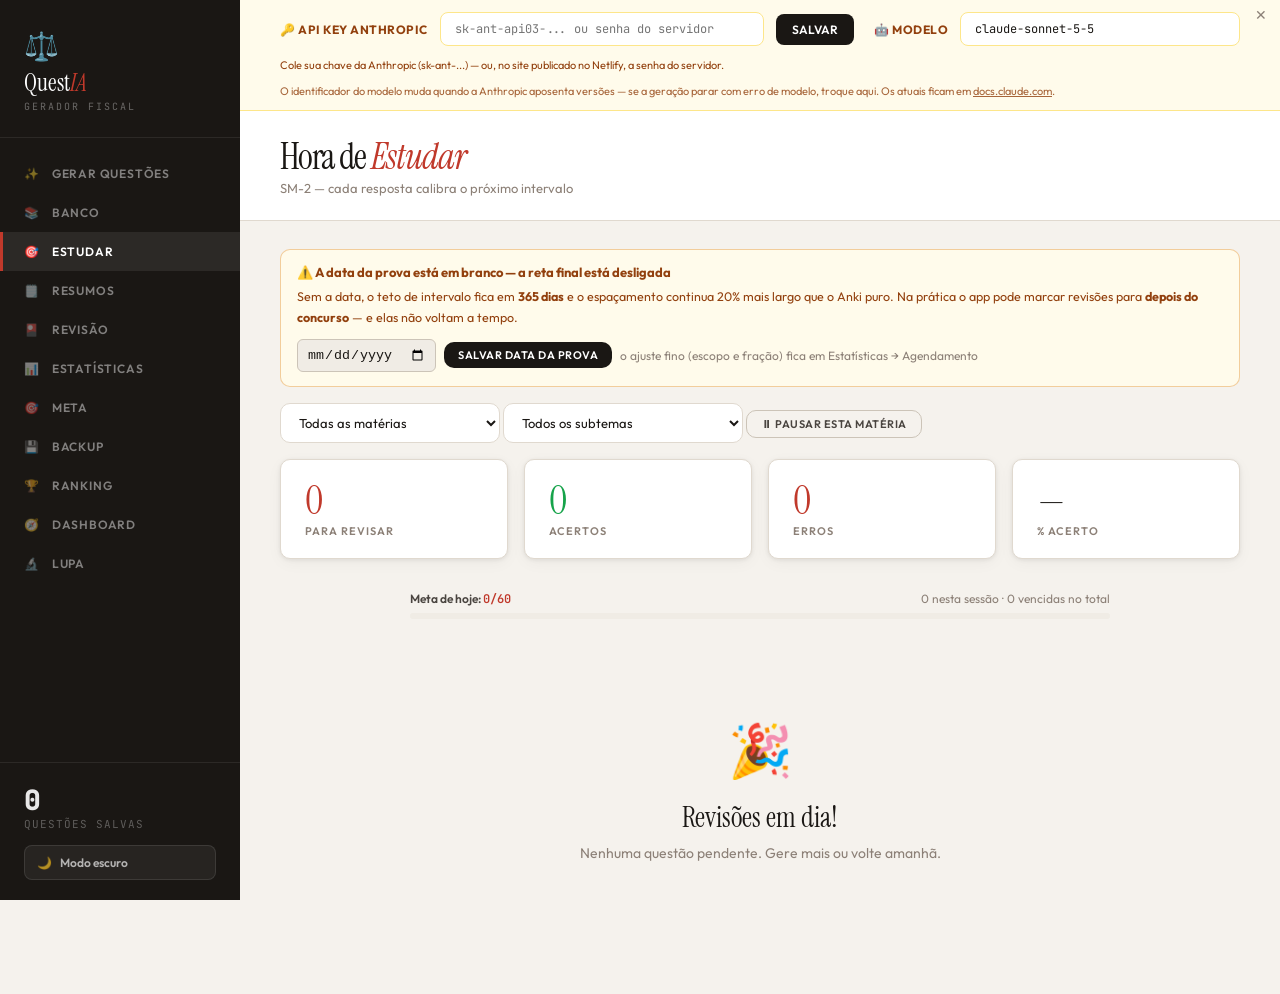
==== commit 72b4d07a: "Lupa (2/2): aba Lupa, botão como acertei no index.html e cache do sw.js" ====
--- a/index.html
+++ b/index.html
@@ -44,6 +44,7 @@
     <div class="nav-item" onclick="nav('backup')"><span>💾</span> Backup</div>
     <div class="nav-item" onclick="nav('ranking')"><span>🏆</span> Ranking</div>
     <div class="nav-item" onclick="nav('dashboard')"><span>🧭</span> Dashboard</div>
+    <div class="nav-item" onclick="nav('lupa')"><span>🔬</span> Lupa</div>
   </nav>
   <div class="sidebar-bottom">
     <div class="sidebar-stat"><span class="sidebar-stat-num" id="sb-total">0</span>questões salvas</div>
@@ -203,6 +204,7 @@
                 <div style="font-size:11px;color:var(--muted);margin-bottom:8px">1 clique marca · 2 cliques descarta (risca) a alternativa</div>
                 <button class="alt-confirm-btn" id="alt-confirm-btn" onclick="confirmarResposta()" disabled="">Selecione uma alternativa</button>
               </div>
+              <div id="fc-como"><span>Como acertei?</span><button data-v="certeza" onclick="lupaEscolherComo('certeza')" title="Sabia a regra de todas as alternativas">✅ Certeza</button><button data-v="eliminacao" onclick="lupaEscolherComo('eliminacao')" title="Acertei porque a certa era a mais forte, ou eliminando — alguma alternativa eu não sabia">🔍 Eliminação</button><button data-v="chute" onclick="lupaEscolherComo('chute')" title="Chutei">🎲 Chute</button></div>
               <div class="rating-row" id="fc-rate">
                 <button class="r-btn r0" onclick="rate(0)">✗ Errei<div class="r-sub" id="rsub-0">amanhã</div></button>
                 <button class="r-btn r1" onclick="rate(1)">↩ Difícil<div class="r-sub" id="rsub-1">2 dias</div></button>
@@ -519,6 +521,18 @@
     <div class="page-body"><div id="dash-corpo"></div></div>
   </div>
 
+  <!-- LUPA -->
+  <div class="page" id="page-lupa">
+    <div class="page-head"><div><div class="page-title">🔬 <em>Lupa</em></div><div class="page-sub">Itens curtos por dispositivo: das questões que você errou ou acertou por eliminação/chute, e do texto de lei nova</div></div></div>
+    <div class="page-body">
+      <div id="lupa-painel"></div>
+      <div id="lupa-sessao" style="display:none">
+        <div style="text-align:right;margin-bottom:8px"><button class="btn btn-ghost btn-sm" onclick="lupaSairSessao()">✕ Sair da sessão</button></div>
+        <div class="card" id="lupa-item"></div>
+      </div>
+    </div>
+  </div>
+
   <!-- BACKUP -->
   <div class="page" id="page-backup">
     <div class="page-head"><div><div class="page-title">Backup &amp; <em>Importação</em></div><div class="page-sub">Exporte seu banco para não perder nada — importe em qualquer dispositivo</div></div></div>
@@ -743,6 +757,7 @@
 
 <script src="js/caixinhas.js"></script>
 <script src="js/app.js"></script>
+<script src="js/lupa.js"></script>
 
 
 <div class="calc-panel" id="calc-panel">
--- a/css/style.css
+++ b/css/style.css
@@ -254,20 +254,20 @@
    estudo. Fecha/abre pelo botão 🧮 no cabeçalho da questão; não mexe no
    layout do card, só flutua por cima. */
 .calc-toggle-btn.ativo{color:var(--accent2)}
-.calc-panel{position:fixed;top:96px;right:24px;width:300px;background:var(--surface);border:1px solid var(--border);border-radius:14px;box-shadow:var(--shadow-lg);z-index:150;display:none;overflow:hidden;font-family:'Outfit',sans-serif}
+.calc-panel{position:fixed;top:96px;right:24px;width:380px;background:var(--surface);border:1px solid var(--border);border-radius:14px;box-shadow:var(--shadow-lg);z-index:150;display:none;overflow:hidden;font-family:'Outfit',sans-serif}
 .calc-panel.show{display:block}
 .calc-head{display:flex;align-items:center;justify-content:space-between;padding:10px 14px;background:var(--surface2);border-bottom:1px solid var(--border);cursor:default}
-.calc-head-title{font-size:12px;font-weight:700;color:var(--ink2);text-transform:uppercase;letter-spacing:.8px}
+.calc-head-title{font-size:13px;font-weight:700;color:var(--ink2);text-transform:uppercase;letter-spacing:.8px}
 .calc-close{background:none;border:none;cursor:pointer;color:var(--muted);font-size:15px;line-height:1;padding:2px 4px}
 .calc-close:hover{color:var(--ink)}
-.calc-expr{padding:12px 14px 0;min-height:16px;text-align:right;font-family:'JetBrains Mono',monospace;font-size:12px;color:var(--muted);white-space:nowrap;overflow-x:auto}
-.calc-display{padding:2px 14px 12px;text-align:right;font-family:'JetBrains Mono',monospace;font-size:26px;font-weight:700;color:var(--ink);white-space:nowrap;overflow-x:auto}
+.calc-expr{padding:14px 16px 0;min-height:20px;text-align:right;font-family:'JetBrains Mono',monospace;font-size:15px;color:var(--muted);white-space:nowrap;overflow-x:auto}
+.calc-display{padding:4px 16px 14px;text-align:right;font-family:'JetBrains Mono',monospace;font-size:34px;font-weight:700;color:var(--ink);white-space:nowrap;overflow-x:auto}
 .calc-grid{display:grid;grid-template-columns:repeat(4,1fr);gap:1px;background:var(--border);border-top:1px solid var(--border)}
-.calc-btn{background:var(--surface);border:none;padding:14px 0;font-size:15px;font-weight:600;color:var(--ink);cursor:pointer;font-family:'Outfit',sans-serif;transition:background .1s}
+.calc-btn{background:var(--surface);border:none;padding:19px 0;font-size:19px;font-weight:600;color:var(--ink);cursor:pointer;font-family:'Outfit',sans-serif;transition:background .1s}
 .calc-btn:hover{background:var(--surface2)}
 .calc-btn:active{background:var(--border)}
 .calc-btn.op{color:var(--accent2);font-weight:700}
-.calc-btn.fn{color:var(--muted);font-size:13px}
+.calc-btn.fn{color:var(--muted);font-size:16px}
 .calc-btn.eq{background:var(--accent);color:#fff}
 .calc-btn.eq:hover{background:#a93226}
 @media (max-width:900px){.calc-panel{right:12px;left:12px;width:auto;top:auto;bottom:12px}}
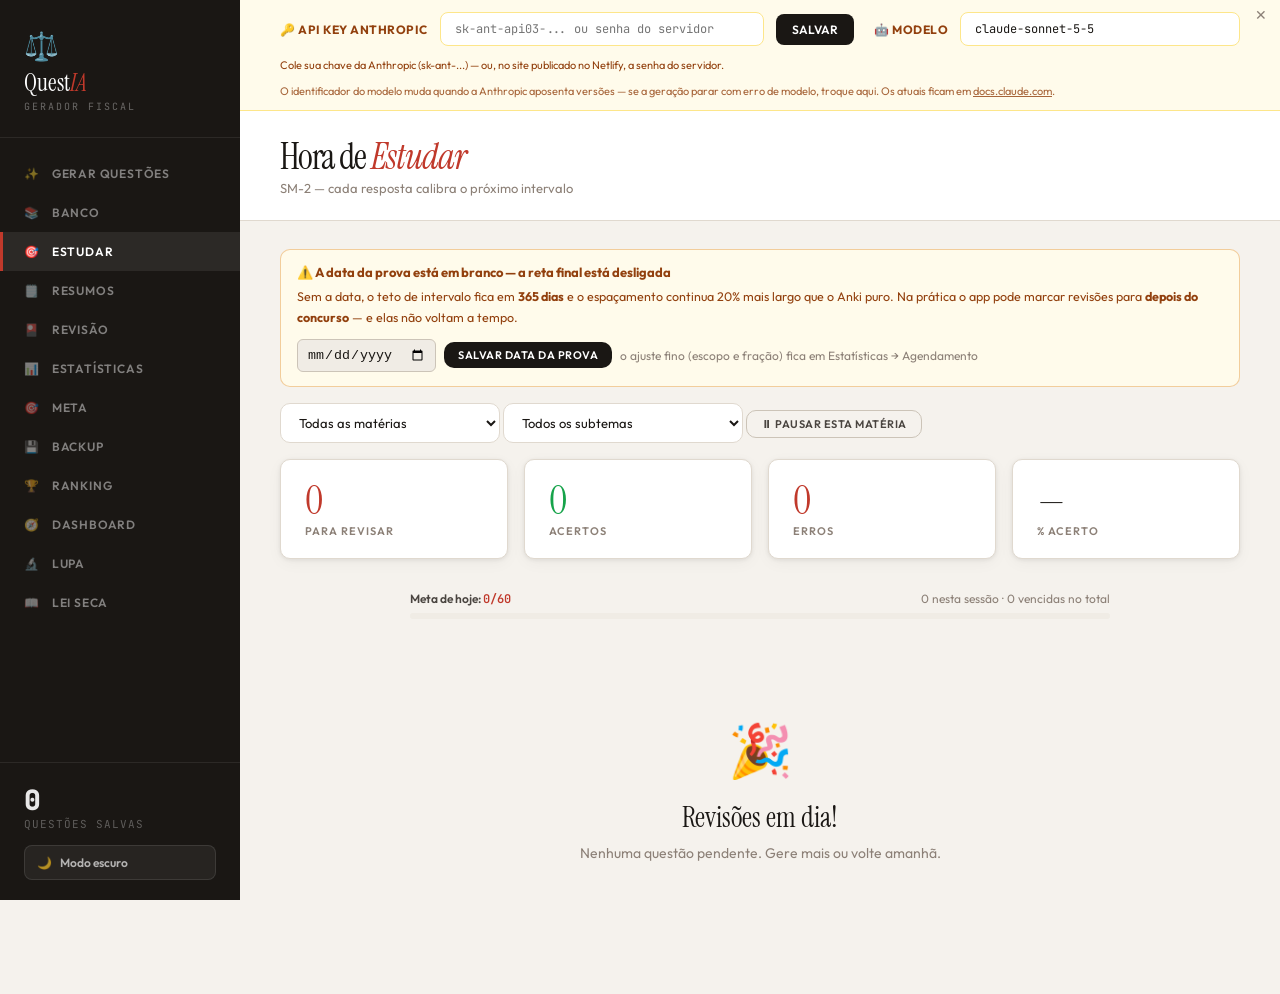
==== commit feb0ecbf: "Lei seca (aba nova), inéditas no Dashboard e leech com 3 erros - js/leiseca.js: aba Lei seca de nave" ====
--- a/index.html
+++ b/index.html
@@ -45,6 +45,7 @@
     <div class="nav-item" onclick="nav('ranking')"><span>🏆</span> Ranking</div>
     <div class="nav-item" onclick="nav('dashboard')"><span>🧭</span> Dashboard</div>
     <div class="nav-item" onclick="nav('lupa')"><span>🔬</span> Lupa</div>
+    <div class="nav-item" onclick="nav('leiseca')"><span>📖</span> Lei seca</div>
   </nav>
   <div class="sidebar-bottom">
     <div class="sidebar-stat"><span class="sidebar-stat-num" id="sb-total">0</span>questões salvas</div>
@@ -187,7 +188,7 @@
               <div class="fc-num" style="display:flex;align-items:center;justify-content:space-between;gap:10px">
                 <span id="fc-meta"></span>
                 <div style="display:flex;gap:4px;flex-shrink:0">
-                  <button id="fc-susp-btn" onclick="suspenderAtual()" title="Suspender — sai da fila, continua no banco. Funciona antes mesmo de responder." style="background:none;border:none;cursor:pointer;font-size:16px;line-height:1;color:var(--muted);padding:0 2px">⏸</button>
+                  <button id="fc-pular-btn" onclick="pularAtual()" title="Pular — vai para o fim da fila de hoje, sem mexer no agendamento" style="background:none;border:none;cursor:pointer;font-size:16px;line-height:1;color:var(--muted);padding:0 2px">⏭</button><button id="fc-susp-btn" onclick="suspenderAtual()" title="Suspender — sai da fila, continua no banco. Funciona antes mesmo de responder." style="background:none;border:none;cursor:pointer;font-size:16px;line-height:1;color:var(--muted);padding:0 2px">⏸</button>
                   <button id="fc-del-btn" onclick="deleteCurrent()" title="Excluir esta questão do banco — funciona antes mesmo de responder." style="background:none;border:none;cursor:pointer;font-size:16px;line-height:1;color:var(--muted);padding:0 2px">🗑</button>
                   <button id="fc-pincel-btn" onclick="pincelToggle()" title="Pincel (tecla P) — rabiscar sobre a questão. O traço some ao passar para a próxima." style="background:none;border:none;cursor:pointer;font-size:16px;line-height:1;color:var(--muted);padding:0 2px">✏️</button>
                   <button id="fc-calc-btn" class="calc-toggle-btn" onclick="toggleCalculadora()" title="Calculadora — abre um painel à direita, pra bater um índice sem sair do estudo." style="background:none;border:none;cursor:pointer;font-size:16px;line-height:1;color:var(--muted);padding:0 2px">🧮</button>
@@ -408,7 +409,7 @@
           </div>
           <div>
             <label class="config-label">Erros para marcar leech</label>
-            <input type="number" class="config-input" id="sched-leech" min="2" max="30" step="1" value="5" oninput="onSchedInput()" style="width:130px">
+            <input type="number" class="config-input" id="sched-leech" min="2" max="30" step="1" value="3" oninput="onSchedInput()" style="width:130px">
           </div>
           <div>
             <label class="config-label">Data da prova</label>
@@ -521,6 +522,12 @@
     <div class="page-body"><div id="dash-corpo"></div></div>
   </div>
 
+  <!-- LEI SECA -->
+  <div class="page" id="page-leiseca">
+    <div class="page-head"><div><div class="page-title">📖 <em>Lei seca</em></div><div class="page-sub">Os artigos em que você errou ou marcou Difícil, com o texto da lei na hora. Sem relógio e sem meta: leia quando quiser</div></div></div>
+    <div class="page-body"><div id="ls-corpo"></div></div>
+  </div>
+
   <!-- LUPA -->
   <div class="page" id="page-lupa">
     <div class="page-head"><div><div class="page-title">🔬 <em>Lupa</em></div><div class="page-sub">Itens curtos por dispositivo: das questões que você errou ou acertou por eliminação/chute, e do texto de lei nova</div></div></div>
@@ -758,6 +765,9 @@
 <script src="js/caixinhas.js"></script>
 <script src="js/app.js"></script>
 <script src="js/lupa.js"></script>
+<script src="js/variante.js"></script>
+<script src="js/leiseca.js"></script>
+<script src="js/perfil.js"></script>
 
 
 <div class="calc-panel" id="calc-panel">
